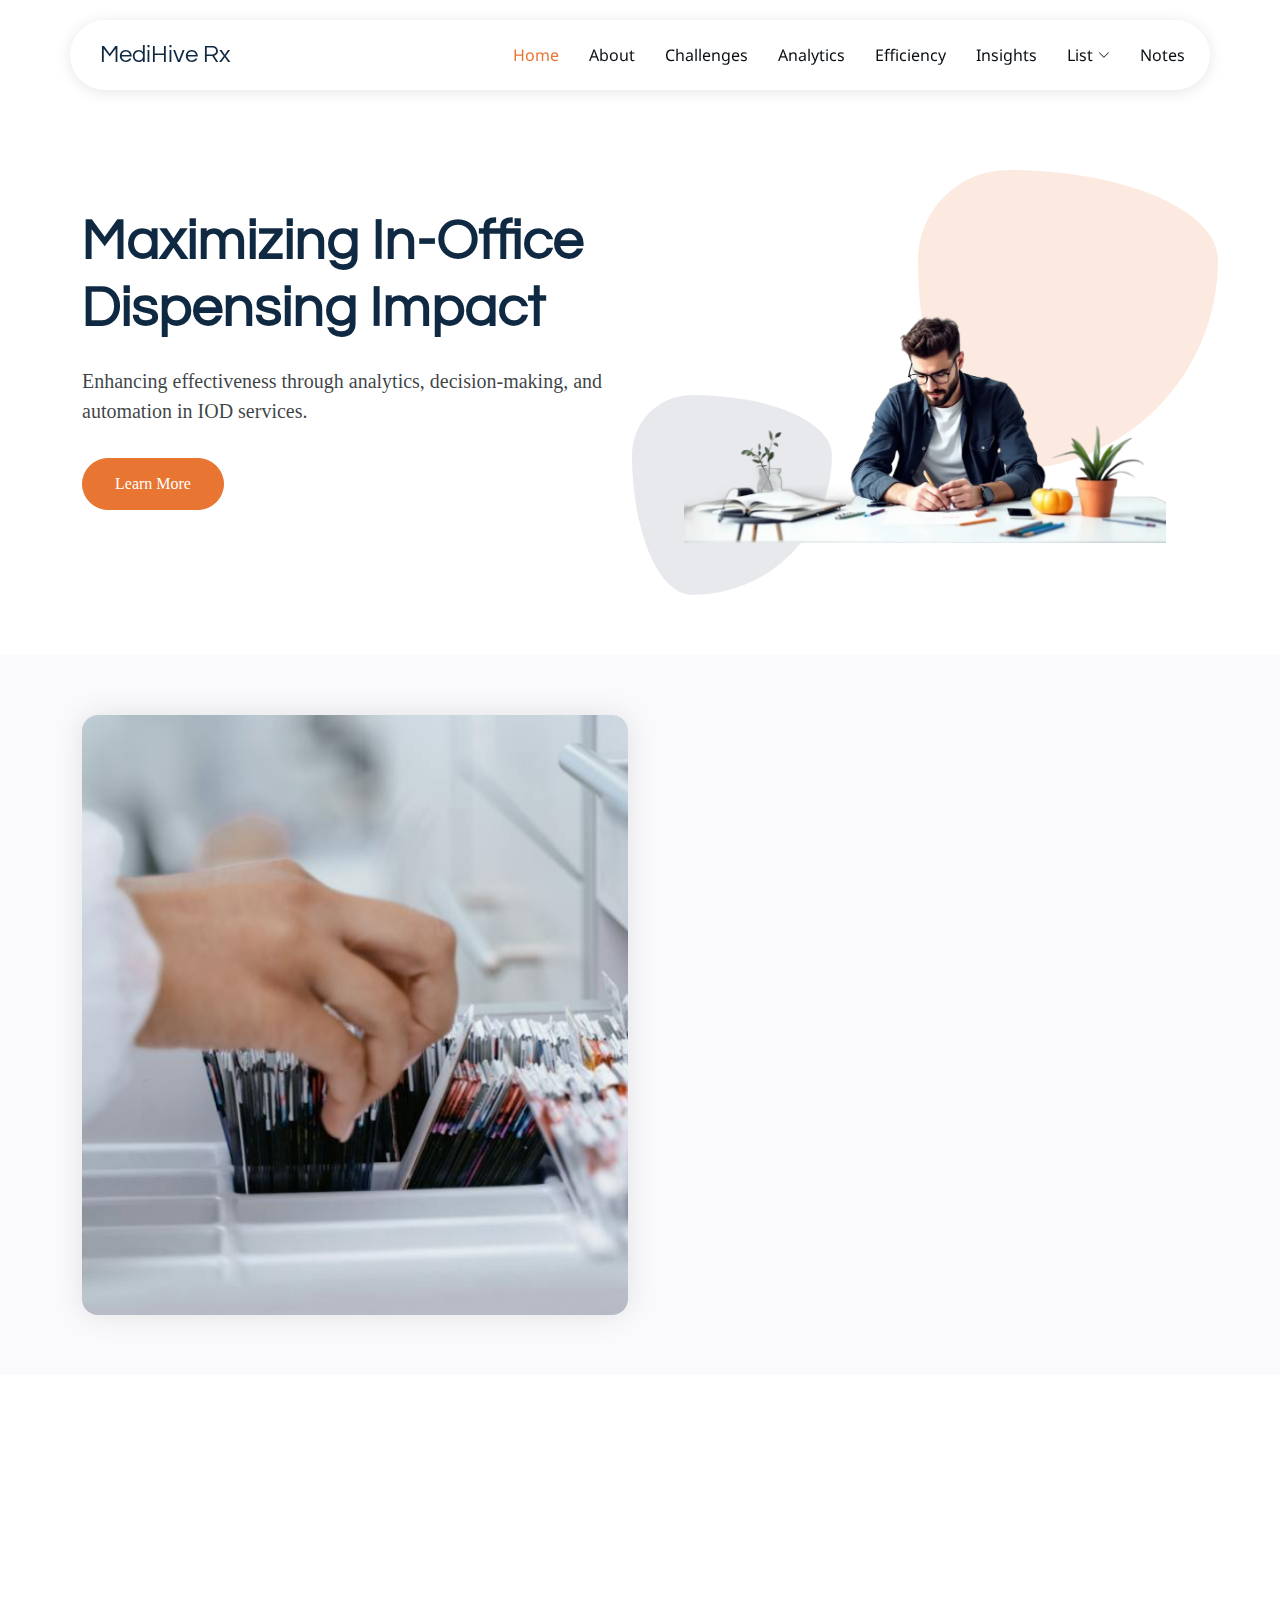
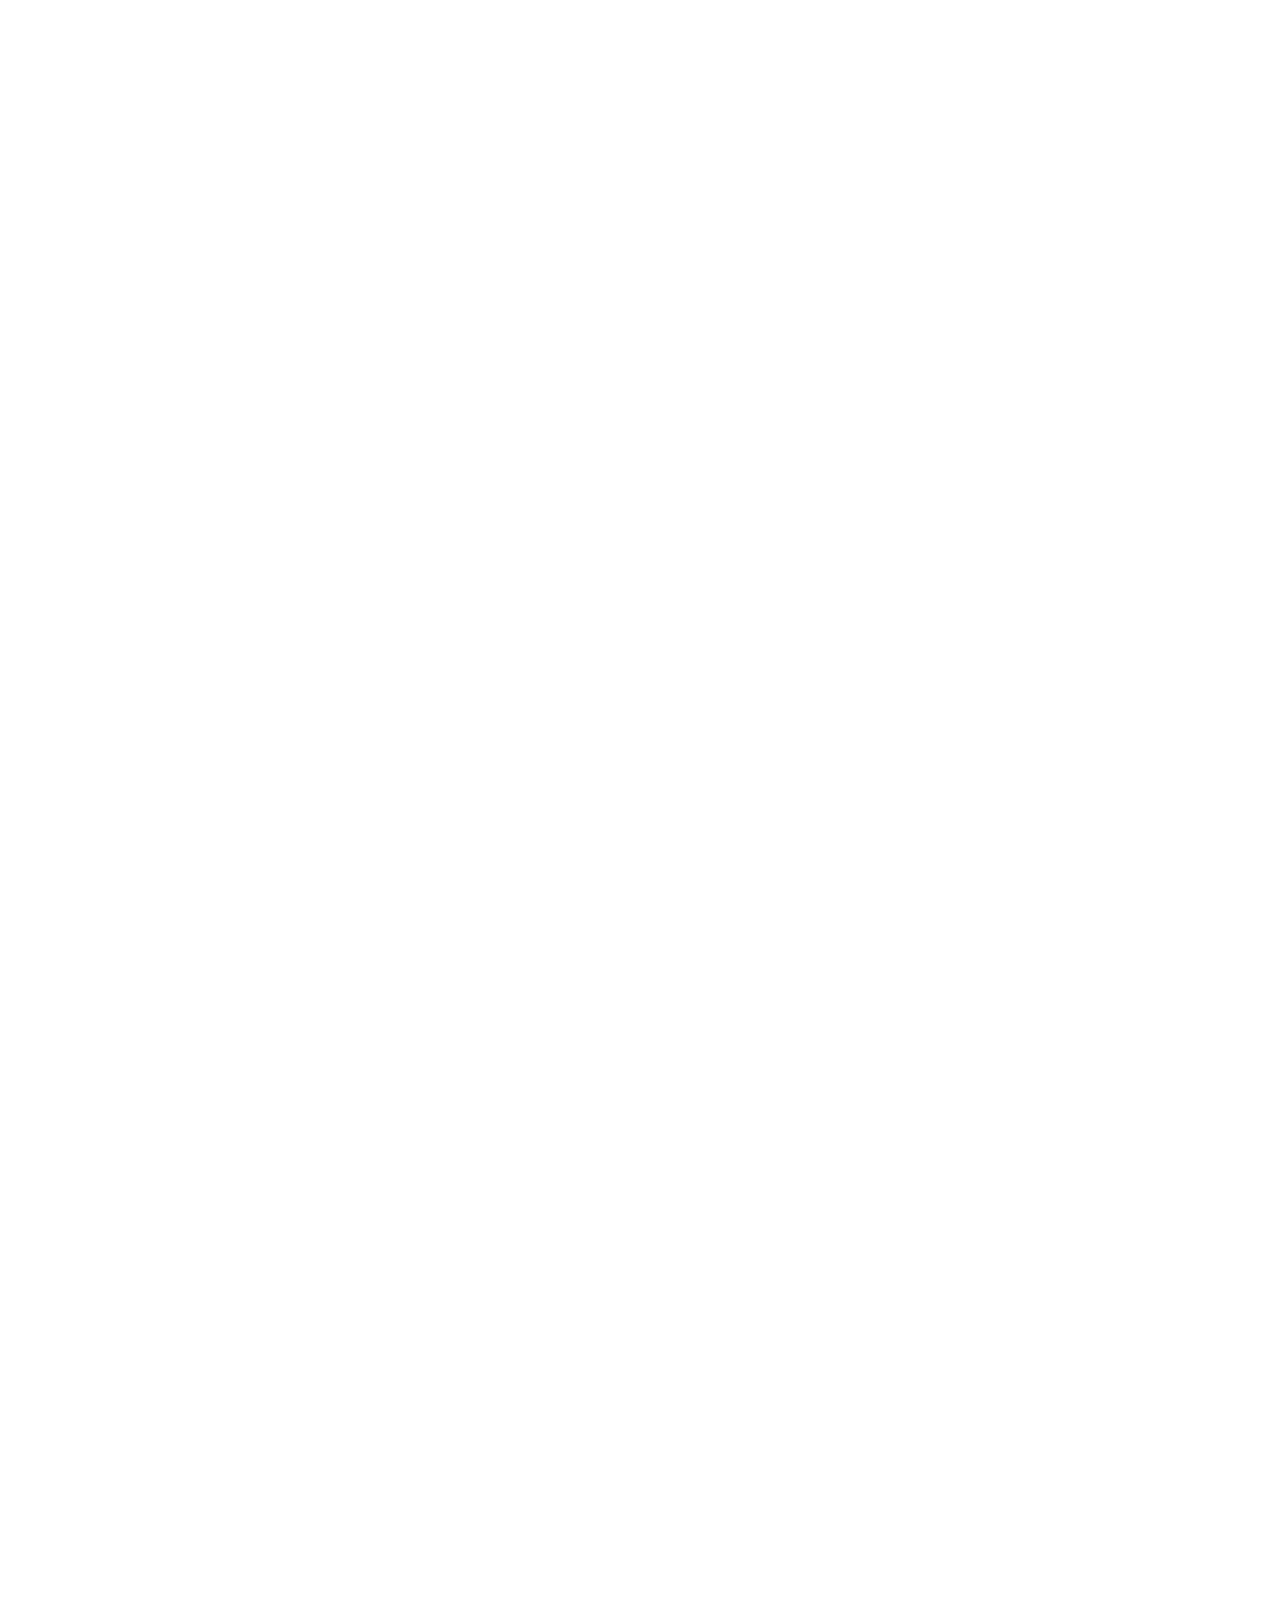
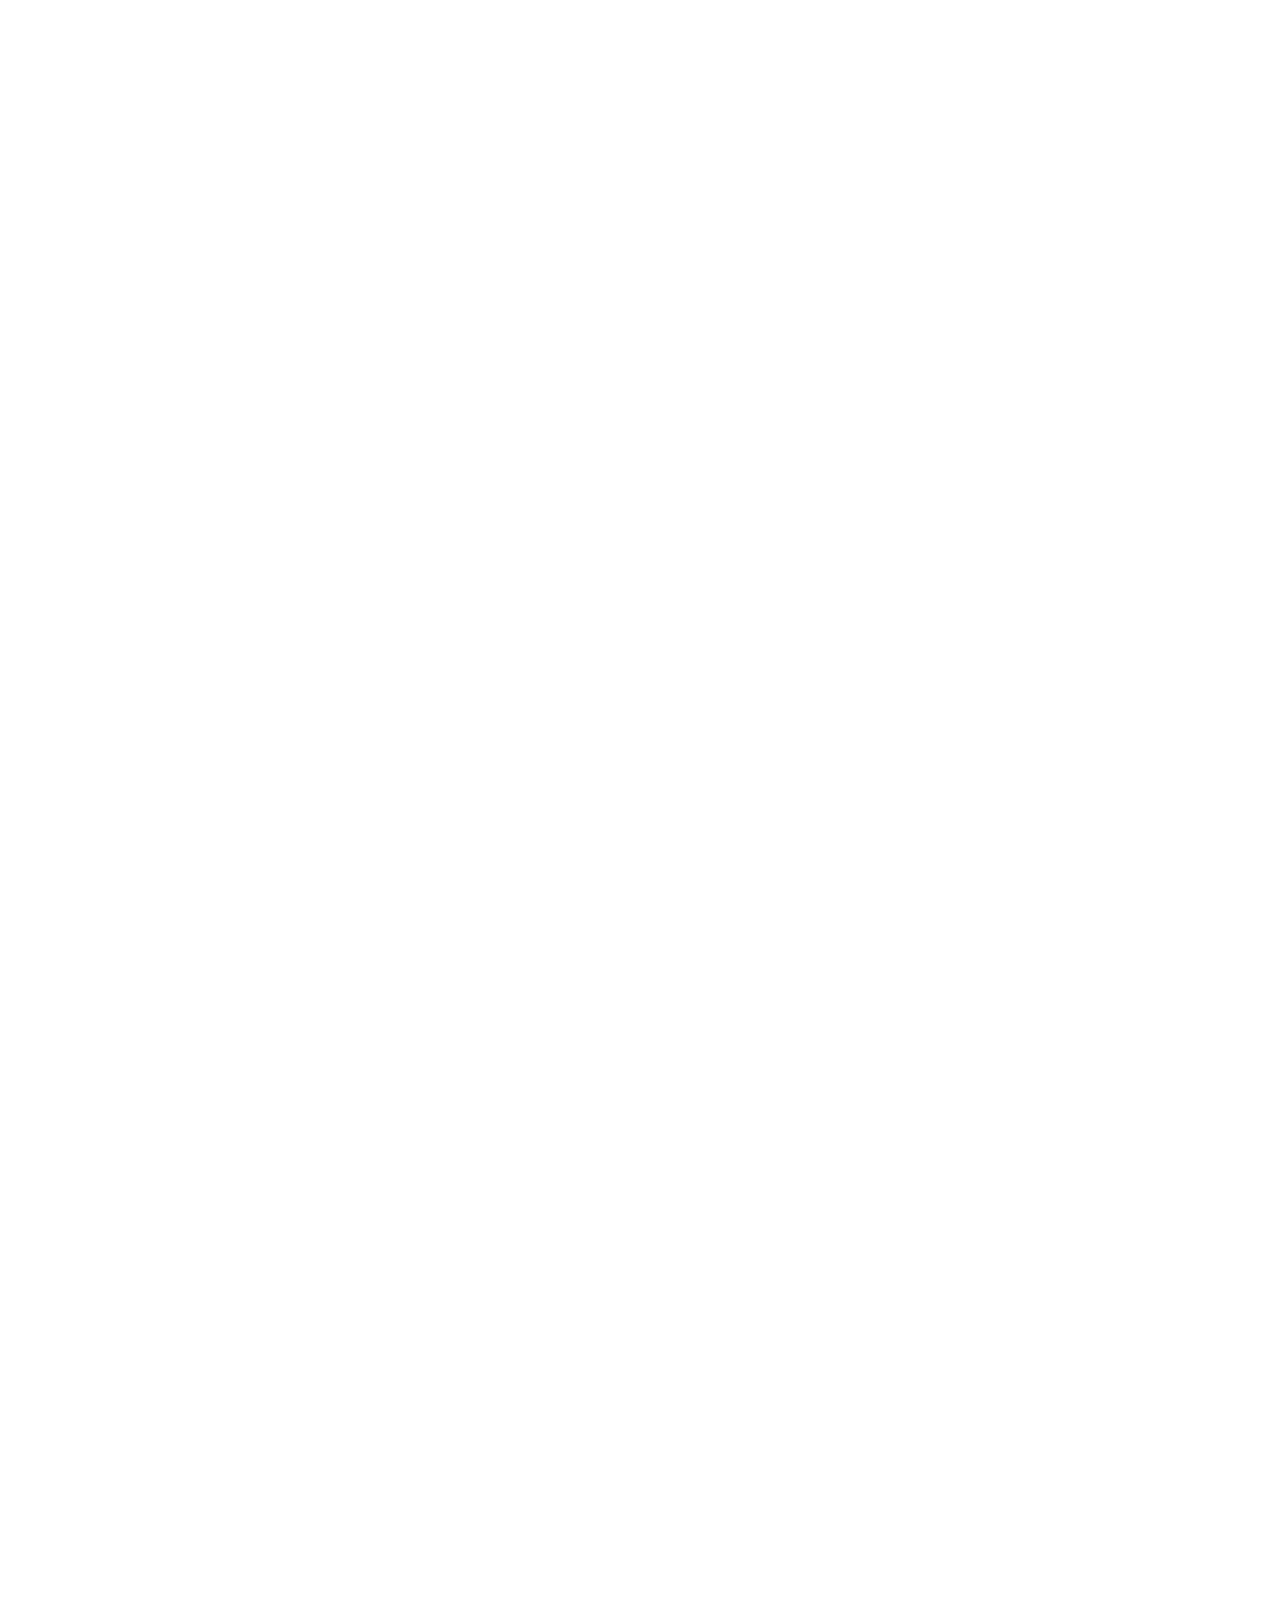
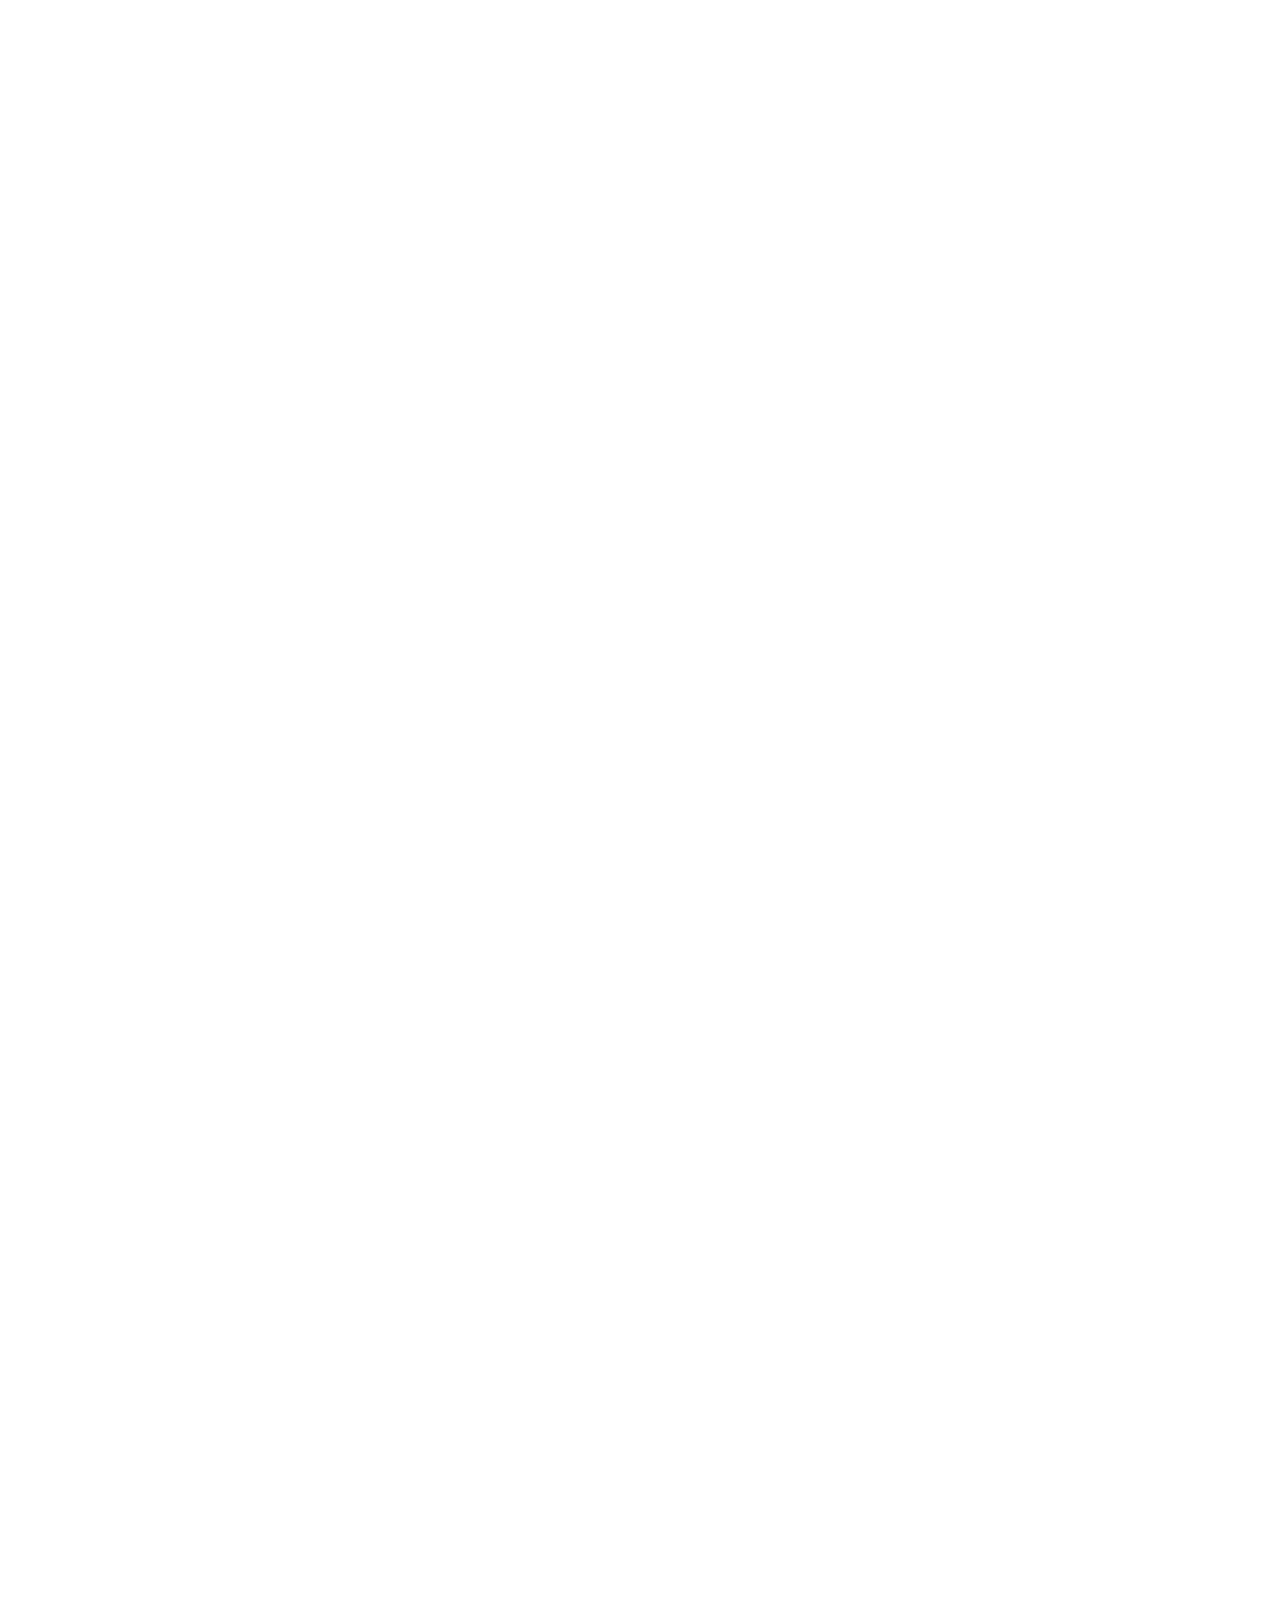
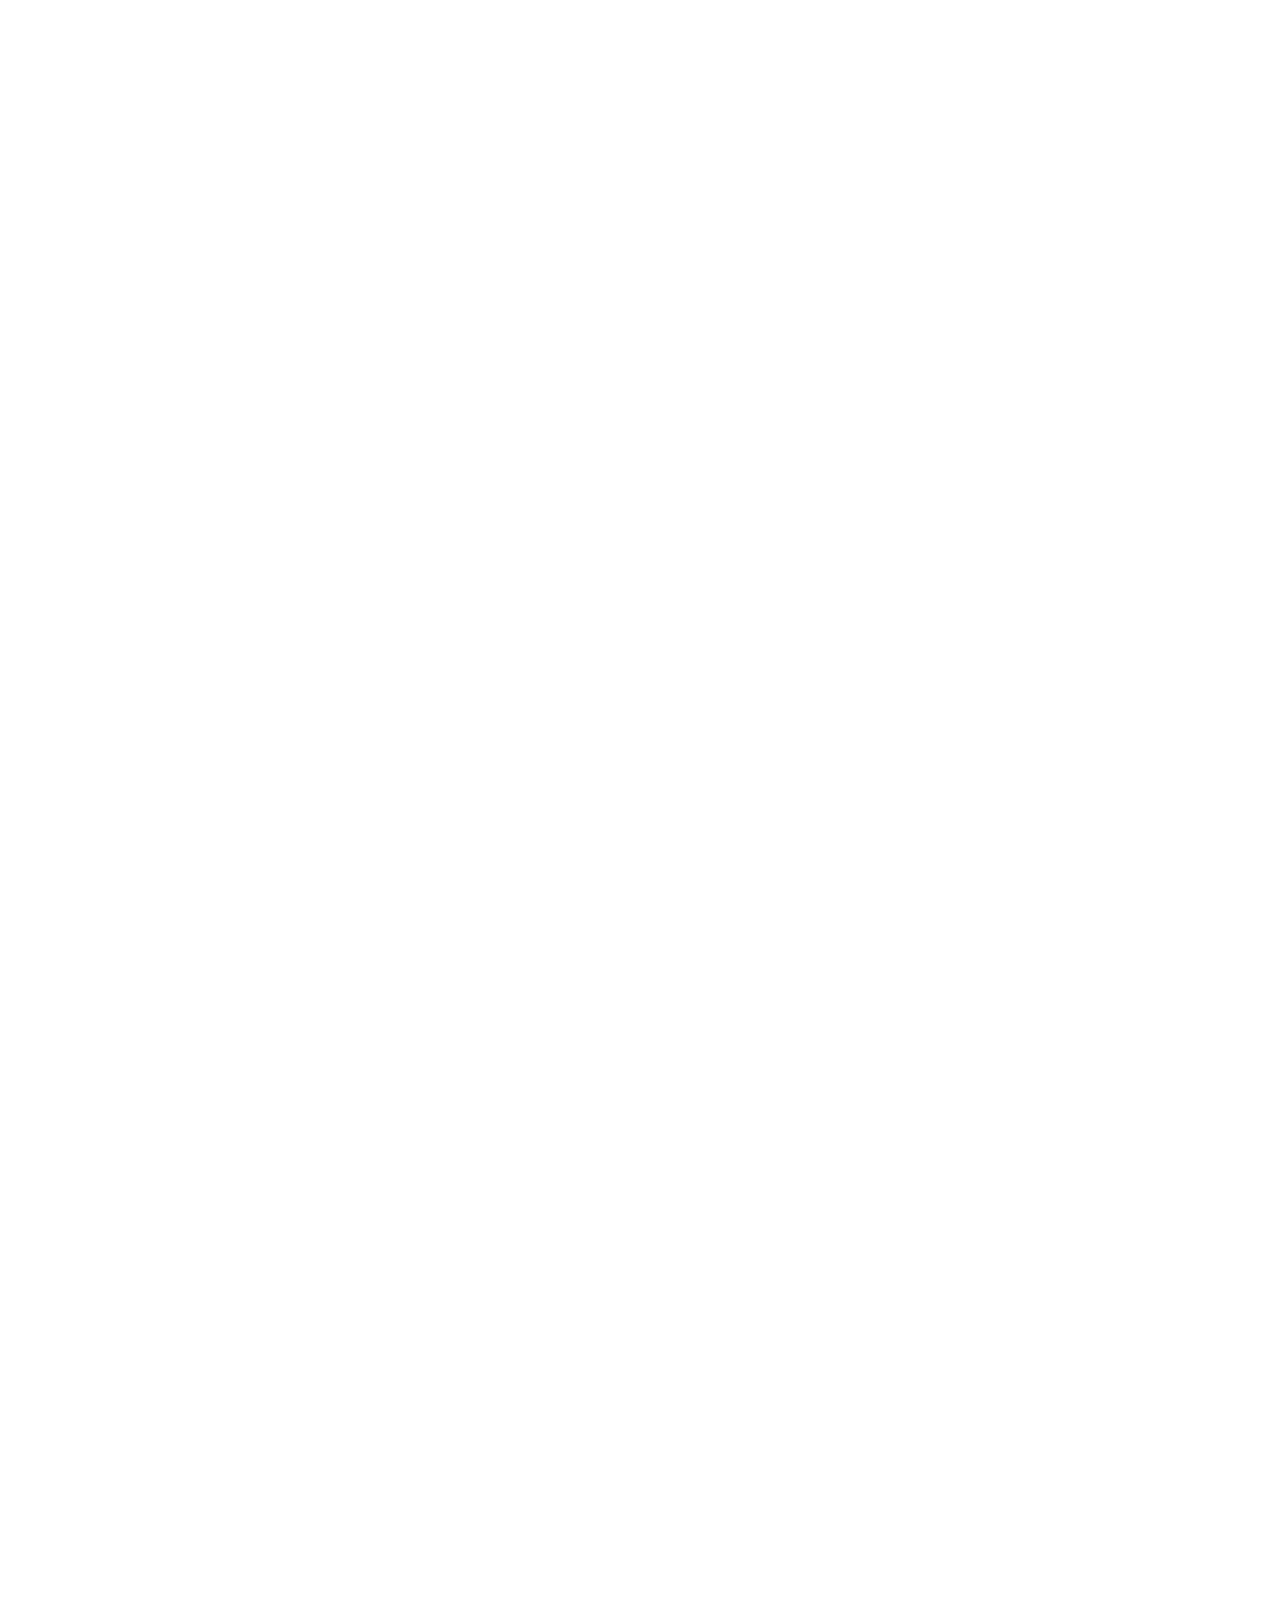
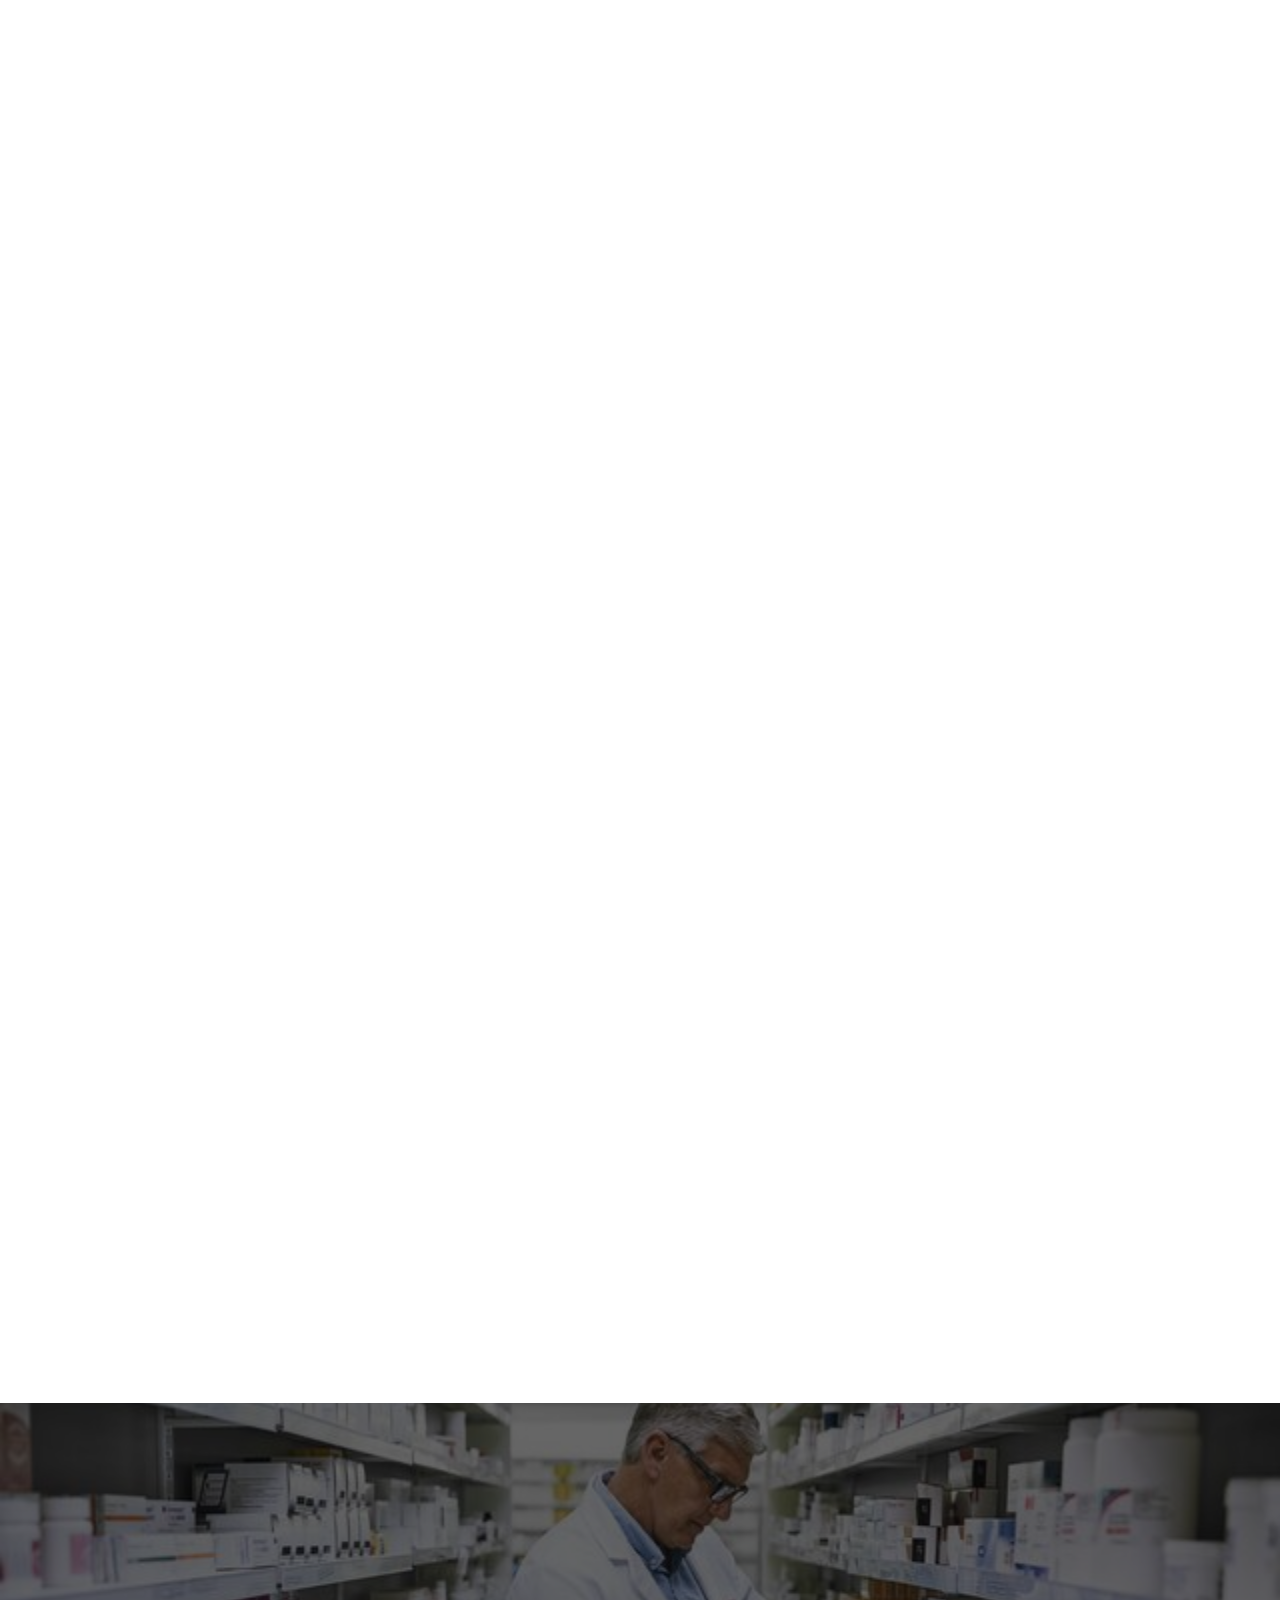
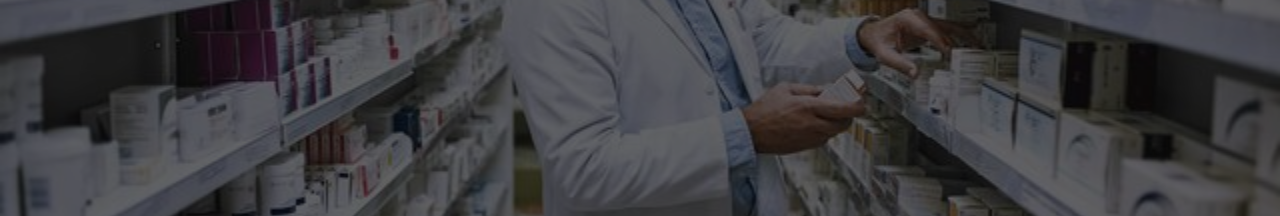
==== index.html @ 291f753b "rx" ====
<!DOCTYPE html>
<html lang="en">

<head>
  <meta charset="utf-8">
  <meta content="width=device-width, initial-scale=1.0" name="viewport">
  <title>MediHive Rx</title>
  <meta name="description" content="">
  <meta name="keywords" content="">

  <!-- Favicons -->
  <link href="assets/img/favicon.png" rel="icon">
  <link href="assets/img/apple-touch-icon.png" rel="apple-touch-icon">

  <!-- Fonts -->
  <link href="https://fonts.googleapis.com" rel="preconnect">
  <link href="https://fonts.gstatic.com" rel="preconnect" crossorigin>
  <link href="https://fonts.googleapis.com/css2?family=Roboto:ital,wght@0,100;0,300;0,400;0,500;0,700;0,900;1,100;1,300;1,400;1,500;1,700;1,900&family=Noto+Sans:ital,wght@0,100;0,200;0,300;0,400;0,500;0,600;0,700;0,800;0,900;1,100;1,200;1,300;1,400;1,500;1,600;1,700;1,800;1,900&family=Questrial:wght@400&display=swap" rel="stylesheet">

  <!-- Vendor CSS Files -->
  <link href="assets/vendor/bootstrap/css/bootstrap.min.css" rel="stylesheet">
  <link href="assets/vendor/bootstrap-icons/bootstrap-icons.css" rel="stylesheet">
  <link href="assets/vendor/aos/aos.css" rel="stylesheet">
  <link href="assets/vendor/glightbox/css/glightbox.min.css" rel="stylesheet">
  <link href="assets/vendor/swiper/swiper-bundle.min.css" rel="stylesheet">

  <!-- Main CSS File -->
  <link href="assets/css/main.css" rel="stylesheet">

</head>
<style>
  body{
    font-family: Georgia, 'Times New Roman', Times, serif;
  }
</style>
<body class="index-page">

  <header id="header" class="header d-flex align-items-center sticky-top">
    <div class="header-container container-fluid container-xl position-relative d-flex align-items-center justify-content-between">

      <a href="index.html" class="logo d-flex align-items-center me-auto me-xl-0">
        <!-- Uncomment the line below if you also wish to use an image logo -->
        <!-- <img src="assets/img/logo.webp" alt=""> -->
        <h1 class="sitename">MediHive Rx</h1>
      </a>

      <nav id="navmenu" class="navmenu">
        <ul>
          <li><a href="#hero" class="active">Home</a></li>
          <li><a href="#resume">About</a></li>
          <li><a href="#Challenges">Challenges</a></li>
          <li><a href="#automation-analytics">Analytics</a></li>

          <li><a href="#effortless-dispensing">Efficiency</a></li>
          <li><a href="#data-driven-decisions">Insights </a></li>
          <li class="dropdown"><a href="#"><span>List</span> <i class="bi bi-chevron-down toggle-dropdown"></i></a>
            <ul>
              <li><a href="#in-office-dispensing">Why choose us</a></li>

              <li>
                
                <a href="#gpo-automation-impact">GPO Pricing & System Analytics
              </a></li>
           
              <li><a href="#tailored-technology">tailored-technology</a></li>
            </ul>
          </li>
          <li><a href="#final-notes">Notes</a></li>

          
        </ul>
        <i class="mobile-nav-toggle d-xl-none bi bi-list"></i>
      </nav>
<!--
      <div class="header-social-links">
        <a href="#" class="twitter"><i class="bi bi-twitter-x"></i></a>
        <a href="#" class="facebook"><i class="bi bi-facebook"></i></a>
        <a href="#" class="instagram"><i class="bi bi-instagram"></i></a>
        <a href="#" class="linkedin"><i class="bi bi-linkedin"></i></a>
      </div>
    -->
    </div>
  </header>

  <main class="main">

    <!-- Hero Section -->
    <section id="hero" class="hero section">

      <div class="container" data-aos="fade-up" data-aos-delay="100">

        <div class="row align-items-center content">
          <div class="col-lg-6" data-aos="fade-up" data-aos-delay="200">
            <h2>Maximizing In-Office Dispensing Impact</h2>
            <p class="lead">Enhancing effectiveness through analytics, decision-making, and automation in IOD
              services.</p>
            <div class="cta-buttons" data-aos="fade-up" data-aos-delay="300">
              <a href="#portfolio" class="btn btn-primary">Learn More</a>
            </div>
            <!--
            <div class="hero-stats" data-aos="fade-up" data-aos-delay="400">
              <div class="stat-item">
                <span class="stat-number">5+</span>
                <span class="stat-label">Years Experience</span>
              </div>
              <div class="stat-item">
                <span class="stat-number">100+</span>
                <span class="stat-label">Projects Completed</span>
              </div>
              <div class="stat-item">
                <span class="stat-number">50+</span>
                <span class="stat-label">Happy Clients</span>
              </div>
            </div>
          -->
          </div>
          <div class="col-lg-6">
            <div class="hero-image">
              <img src="assets/img/profile/profile-1.webp" alt="Portfolio Hero Image" class="img-fluid" data-aos="zoom-out" data-aos-delay="300">
              <div class="shape-1"></div>
              <div class="shape-2"></div>
            </div>
          </div>
        </div>

      </div>

    </section><!-- /Hero Section -->

    <!-- About Section -->
    <section id="about" class="about section light-background">

    
      <div class="container" data-aos="fade-up" data-aos-delay="100">

        <div class="row align-items-center">
          <div class="col-lg-6 position-relative" data-aos="fade-right" data-aos-delay="200">
            <div class="about-image">
              <img src="assets/img/beyond.png" alt="Profile Image" style="
              object-fit: cover;
              image-rendering: crisp-edges;
              image-rendering: -webkit-optimize-contrast; height: 600px; width: 600px;" class="img-fluid rounded-4">
            </div>
          </div>

          <div class="col-lg-6" data-aos="fade-left" data-aos-delay="300">
            <div class="about-content">
              <span class="subtitle">IN-OFFICE SOLUTIONS</span>

              <h2>Beyond Dispensing: A Smarter
                Approach  </h2>

              <p class="lead mb-4">Introducing our expertise in optimizing in-office medication management through
                automation and real-time analytics.</p>

              
            </div>
          </div>
        </div>

      </div>

    </section><!-- /About Section -->

    
        <!-- features Section -->
        <section id="resume" class="resume section">

          <!-- Section Title -->
          <div class="container section-title" data-aos="fade-up">
            <h2>Revolutionizing In-Office Dispensing</h2>
            <div class="title-shape">
              <svg viewBox="0 0 200 20" xmlns="http://www.w3.org/2000/svg">
                <path d="M 0,10 C 40,0 60,20 100,10 C 140,0 160,20 200,10" fill="none" stroke="currentColor" stroke-width="2"></path>
              </svg>
            </div>  <p class="lead">Presentation Outline with Emphasis on 
              Analytics and Dynamic Decision-Making</p>
          </div><!-- End Section Title -->
    
          <div class="container" data-aos="fade-up" data-aos-delay="100">
    
            <div class="row">
              <div class="col-12">
                <div class="resume-wrapper">
                  <div class="resume-block" data-aos="fade-up">
                    <!--
                    <h2>Revolutionizing In-Office Dispensing</h2>
                    <p class="lead">Presentation Outline with Emphasis on 
                      Analytics and Dynamic Decision-Making</p>
                    -->
                    <div class="timeline">
                      <div class="timeline-item" data-aos="fade-up" data-aos-delay="200">
                        <div class="timeline-left">
                          <h4 class="company">Introduction to In-Office Dispensing</h4>
                        </div>
                        <div class="timeline-dot"></div>
                        <div class="timeline-right">
                          <p class="description">An overview of In-Office Dispensing (IOD), its purpose, and how it fits into modern healthcare practices. Discussing the evolution of dispensing methods and the growing trend of IOD in various medical settings.</p>
                        </div>
                      </div>
    
                      <div class="timeline-item" data-aos="fade-up" data-aos-delay="300">
                        <div class="timeline-left">
                          <h4 class="company">Benefits of IOD</h4>
                        </div>
                        <div class="timeline-dot"></div>
                        <div class="timeline-right">
                          <p class="description">Key advantages of implementing IOD systems, including improved patient satisfaction, increased efficiency, and enhanced medication adherence. Featuring statistics and case studies demonstrating the positive impact of IOD.</p>
                        </div>
                      </div>
    
                      <div class="timeline-item" data-aos="fade-up" data-aos-delay="400">
                        <div class="timeline-left">
                          <h4 class="company">Role of Automation</h4>
                        </div>
                        <div class="timeline-dot"></div>
                        <div class="timeline-right">
                          <p class="description">Exploring how automated dispensing systems streamline workflows, reduce human error, and improve overall patient experience.</p>
                        </div>
                      </div>
    
                      <div class="timeline-item" data-aos="fade-up" data-aos-delay="500">
                        <div class="timeline-left">
                          <h4 class="company">Importance of Analytics</h4>
                        </div>
                        <div class="timeline-dot"></div>
                        <div class="timeline-right">
                          <p class="description">How analytics optimize IOD services, covering data collection, analysis, and actionable insights to enhance service delivery.</p>
                        </div>
                      </div>
    
                      <div class="timeline-item" data-aos="fade-up" data-aos-delay="600">
                        <div class="timeline-left">
                          <h4 class="company">Dynamic Decision-Making Strategies</h4>
                        </div>
                        <div class="timeline-dot"></div>
                        <div class="timeline-right">
                          <p class="description">Examining strategies for real-time data-driven decision-making, improving inventory management, and enhancing patient care.</p>
                        </div>
                      </div>
    
                      <div class="timeline-item" data-aos="fade-up" data-aos-delay="700">
                        <div class="timeline-left">
                          <h4 class="company">Conclusion</h4>
                        </div>
                        <div class="timeline-dot"></div>
                        <div class="timeline-right">
                          <p class="description">Summarizing key discussion points, reiterating the transformative potential of IOD with analytics and automation, and outlining next steps for implementation.</p>
                        </div>
                      </div>
                    </div>
                  </div>
                </div>
              </div>
            </div>
    
          </div>
    
        </section><!-- /Resume Section -->
    
   
        <!-- Services Section -->
        <section id="Challenges" class="services section">

          <!-- Section Title -->
          <div class="container section-title" data-aos="fade-up">
            <h2>Why Traditional Dispensing Models Fail
            </h2>
            <div class="title-shape">
              <svg viewBox="0 0 200 20" xmlns="http://www.w3.org/2000/svg">
                <path d="M 0,10 C 40,0 60,20 100,10 C 140,0 160,20 200,10" fill="none" stroke="currentColor" stroke-width="2"></path>
              </svg>
            </div>
            <p>Exploring Major Pain Points in In-Office Dispensing
            </p>
          </div><!-- End Section Title -->
    
          <div class="container" data-aos="fade-up" data-aos-delay="100">
            <div class="row g-4">
    
              <div class="col-md-6" data-aos="fade-up" data-aos-delay="200">
                <div class="service-item">
                  <i class="bi bi-cash-coin icon"></i>
                  <h2>30% Revenue Loss</h2>
                  <p>Practices experience an average of 30% revenue loss due to unpredictable drug pricing, highlighting the need for adaptive pricing strategies.</p>
                </div>
              </div><!-- End Service Item -->
    
              <div class="col-md-6" data-aos="fade-up" data-aos-delay="300">
                <div class="service-item">
                  <i class="bi bi-percent icon"></i>
                  <h2>40% of Practices</h2>
                  <p>Reimbursement complexities affect profitability. 40% of healthcare practices struggle to navigate the differences between Part B and Part D reimbursements.</p>
                </div>
              </div><!-- End Service Item -->
    
              <div class="col-md-6" data-aos="fade-up" data-aos-delay="400">
                <div class="service-item">
                  <i class="bi bi-emoji-frown icon"></i>
                  <h2>25% Increase in Patient Dissatisfaction</h2>
                  <p>Operational inefficiencies lead to poor patient experiences. Manual workflows contribute significantly to dissatisfaction.</p>
                </div>
              </div><!-- End Service Item -->
    
              <div class="col-md-6" data-aos="fade-up" data-aos-delay="500">
                <div class="service-item">
                  <i class="bi bi-bar-chart icon"></i>
                  <h2>50% Lack of Business Intelligence Tools</h2>
                  <p>Limited insights hinder strategic planning. Half of healthcare practices do not utilize business intelligence tools, missing opportunities for cost reduction and better patient care.</p>
                </div>
              </div><!-- End Service Item -->
    
              <div class="col-md-6" data-aos="fade-up" data-aos-delay="600">
                <div class="service-item">
                  <i class="bi bi-people icon"></i>
                  <h2>15% Drop in Patient Retention</h2>
                  <p>Operational inefficiencies directly impact retention. Practices linked to this drop indicate the need for improved service delivery.</p>
                </div>
              </div><!-- End Service Item -->
    
            </div>
          </div>
    
        </section><!-- /Services Section -->
    

    <!-- Automation & Analytics Section --
    <section id="automation-analytics" class="automation-analytics section">
      <div class="container section-title" data-aos="fade-up">
        <h2>Revolutionizing Dispensing with Automation & Analytics</h2>
        <p>Transforming Pharmacy Practices with Cutting-Edge Technology</p>
      </div>
      
      <div class="container" data-aos="fade-up" data-aos-delay="100">
        <div class="row g-4">
          
          <div class="col-md-6 d-flex align-items-stretch" data-aos="zoom-in" data-aos-delay="200">
            <div class="service-item card shadow-lg text-center p-4 d-flex flex-column">
              <i class="bi bi-graph-up icon text-primary display-4 mb-3"></i>
              <h3>Real-Time Dynamic Cost Analysis</h3>
              <p class="flex-grow-1">Track acquisition costs and reimbursement trends instantly, making data-driven financial decisions effortlessly.</p>
              <a href="#" class="btn btn-outline-primary mt-auto">Learn More</a>
            </div>
          </div>
          
          <div class="col-md-6 d-flex align-items-stretch" data-aos="zoom-in" data-aos-delay="300">
            <div class="service-item card shadow-lg text-center p-4 d-flex flex-column">
              <i class="bi bi-currency-dollar icon text-success display-4 mb-3"></i>
              <h3>Maximized Profitability with AI Optimization</h3>
              <p class="flex-grow-1">Leverage AI insights to optimize financial decisions, ensuring maximum profitability with minimal effort.</p>
              <a href="#" class="btn btn-outline-success mt-auto">Optimize Now</a>
            </div>
          </div>
          
          <div class="col-md-6 d-flex align-items-stretch" data-aos="zoom-in" data-aos-delay="400">
            <div class="service-item card shadow-lg text-center p-4 d-flex flex-column">
              <i class="bi bi-shuffle icon text-warning display-4 mb-3"></i>
              <h3>Smart Alternative Optimization</h3>
              <p class="flex-grow-1">Discover biosimilars, generics, and alternative therapies that enhance cost-efficiency and clinical outcomes.</p>
              <a href="#" class="btn btn-outline-warning mt-auto">Discover Alternatives</a>
            </div>
          </div>
          
          <div class="col-md-6 d-flex align-items-stretch" data-aos="zoom-in" data-aos-delay="500">
            <div class="service-item card shadow-lg text-center p-4 d-flex flex-column">
              <i class="bi bi-gear icon text-danger display-4 mb-3"></i>
              <h3>Effortless Automated Workflows</h3>
              <p class="flex-grow-1">Reduce administrative tasks, ensure compliance, and boost efficiency with smart automation.</p>
              <a href="#" class="btn btn-outline-danger mt-auto">Automate Your Workflow</a>
            </div>
          </div>
          
        </div>
      </div>
    </section>
    !-- /Automation & Analytics Section -->

        <!-- Automation & Analytics Section -->
        <section id="automation-analytics" class="automation-analytics section">
          <div class="container section-title" data-aos="fade-up">
            <h2>Revolutionizing Dispensing with Automation & Analytics</h2>
            <p>Transforming Pharmacy Practices with Cutting-Edge Technology</p>
          </div><!-- End Section Title -->
          
          <div class="container" data-aos="fade-up" data-aos-delay="100">
            <div class="row g-4">
              
              <div class="col-md-6 d-flex align-items-stretch" data-aos="zoom-in" data-aos-delay="200">
                <div class="service-item card shadow-lg text-center p-3 d-flex flex-column reduced-height">
                  <i class="bi bi-graph-up icon text-primary display-5 mb-2"></i>
                  <h4>Real-Time Dynamic Cost Analysis</h4>
                  <p>Track acquisition costs and reimbursement trends instantly, making data-driven financial decisions effortlessly.</p>
                </div>
              </div><!-- End Service Item -->
              
              <div class="col-md-6 d-flex align-items-stretch" data-aos="zoom-in" data-aos-delay="300">
                <div class="service-item card shadow-lg text-center p-3 d-flex flex-column reduced-height">
                  <i class="bi bi-currency-dollar icon text-success display-5 mb-2"></i>
                  <h4>Maximized Profitability with AI Optimization</h4>
                  <p>Leverage AI insights to optimize financial decisions, ensuring maximum profitability with minimal effort.</p>
                </div>
              </div><!-- End Service Item -->
              
              <div class="col-md-6 d-flex align-items-stretch" data-aos="zoom-in" data-aos-delay="400">
                <div class="service-item card shadow-lg text-center p-3 d-flex flex-column reduced-height">
                  <i class="bi bi-shuffle icon text-warning display-5 mb-2"></i>
                  <h4>Smart Alternative Optimization</h4>
                  <p>Discover biosimilars, generics, and alternative therapies that enhance cost-efficiency and clinical outcomes.</p>
                </div>
              </div><!-- End Service Item -->
              
              <div class="col-md-6 d-flex align-items-stretch" data-aos="zoom-in" data-aos-delay="500">
                <div class="service-item card shadow-lg text-center p-3 d-flex flex-column reduced-height">
                  <i class="bi bi-gear icon text-danger display-5 mb-2"></i>
                  <h4>Effortless Automated Workflows</h4>
                  <p>Reduce administrative tasks, ensure compliance, and boost efficiency with smart automation.</p>
                </div>
              </div><!-- End Service Item -->
              
            </div>
          </div>
        </section><!-- /Automation & Analytics Section -->
        
        <style>
          .reduced-height {
            min-height: 30px;
          }
          .service-item {
            border-radius: 10px;
          }
          .display-5 {
            font-size: 2rem;
          }
        </style>
    

         <!-- Effortless Dispensing Section -->
    <section id="effortless-dispensing" class="effortless-dispensing section">
      <div class="container section-title" data-aos="fade-up">
        <h2 class="text-center">Effortless Dispensing Through Technology</h2>
        <p class="text-center">Transforming Practices with Innovative Solutions</p>
      </div><!-- End Section Title -->
      
      <div class="container" data-aos="fade-up" data-aos-delay="100">
        <div class="row g-4">
          
          <div class="col-md-6 col-lg-3 d-flex align-items-stretch">
            <div class="step-box text-center shadow-lg p-4 rounded">
              <div class="step-number">01</div>
              <h4>Automated Billing & Claims Processing</h4>
              <p>Reduce denials, accelerate reimbursements, and maintain a steady cash flow by minimizing human error in billing automation.</p>
            </div>
          </div>
          
          <div class="col-md-6 col-lg-3 d-flex align-items-stretch">
            <div class="step-box text-center shadow-lg p-4 rounded">
              <div class="step-number">02</div>
              <h4>AI-Powered Drug Pricing Analysis</h4>
              <p>Utilizing AI, this tool identifies price fluctuations and reimbursement opportunities to optimize pricing strategies and maximize profitability.</p>
            </div>
          </div>
          
          <div class="col-md-6 col-lg-3 d-flex align-items-stretch">
            <div class="step-box text-center shadow-lg p-4 rounded">
              <div class="step-number">03</div>
              <h4>Seamless Integration with EMRs</h4>
              <p>Integration with EMRs reduces administrative workload, ensures compliance, and enhances operational efficiency.</p>
            </div>
          </div>
          
          <div class="col-md-6 col-lg-3 d-flex align-items-stretch">
            <div class="step-box text-center shadow-lg p-4 rounded">
              <div class="step-number">04</div>
              <h4>Customizable Workflows</h4>
              <p>Adapt workflows to fit the unique needs of your practice, improving flexibility and operational efficiency.</p>
            </div>
          </div>
          
        </div>
      </div>
    </section><!-- /Effortless Dispensing Section -->

    <style>
      .step-box {
        background: #f8f9fa;
        border-radius: 10px;
        transition: transform 0.3s ease-in-out;
      }
      .step-box:hover {
        transform: translateY(-5px);
        box-shadow: 0 4px 10px rgba(0, 0, 0, 0.2);
      }
      .step-number {
        font-size: 2rem;
        font-weight: bold;
        color: #007bff;
        margin-bottom: 10px;
      }
    </style>



    <!-- Data-Driven Decisions Section -->
    <section id="data-driven-decisions" class="data-driven-decisions section">
      <div class="container section-title text-center" data-aos="fade-up">
        <h2>Making Data-Driven Decisions for Maximum Profitability</h2>
        <p>Harnessing Advanced Analytics for Enhanced Business Strategy</p>
      </div><!-- End Section Title -->
      
      <div class="container" data-aos="fade-up" data-aos-delay="100">
        <div class="row g-4">
          
          <div class="col-md-6 col-lg-3 d-flex align-items-stretch">
            <div class="info-box text-center shadow-lg p-4 rounded bg-light">
              <h4 class="info-title text-primary">Accuracy in Profitability Forecasting</h4>
              <p class="text-muted hover-enlarge">Our analytics tools provide a <strong>95% accuracy rate</strong> in profitability forecasting, enabling strategic planning and resource allocation.</p>
            </div>
          </div>
          
          <div class="col-md-6 col-lg-3 d-flex align-items-stretch">
            <div class="info-box text-center shadow-lg p-4 rounded bg-light">
              <h4 class="info-title text-warning">Millions in Cost Savings Identified</h4>
              <p class="text-muted hover-enlarge">Through <strong>real-time cost tracking</strong>, we identified millions in potential savings, allowing for reinvestment in key business areas.</p>
            </div>
          </div>
          
          <div class="col-md-6 col-lg-3 d-flex align-items-stretch">
            <div class="info-box text-center shadow-lg p-4 rounded bg-light">
              <h4 class="info-title text-orange">Increase in Reimbursement Rates</h4>
              <p class="text-muted hover-enlarge">With our <strong>reimbursement tracking system</strong>, we achieved a 20% increase in reimbursement rates, enhancing overall profitability.</p>
            </div>
          </div>
          
          <div class="col-md-6 col-lg-3 d-flex align-items-stretch">
            <div class="info-box text-center shadow-lg p-4 rounded bg-light">
              <h4 class="info-title text-success">Alternative Drug Recommendations</h4>
              <p class="text-muted hover-enlarge">Our <strong>custom reports</strong> generate alternative drug recommendations, including biosimilars and generics, promoting competitive market positioning.</p>
            </div>
          </div>
          
          <div class="col-md-6 col-lg-3 d-flex align-items-stretch mx-auto">
            <div class="info-box text-center shadow-lg p-4 rounded bg-light">
              <h4 class="info-title text-secondary">Custom Reports Generation</h4>
              <p class="text-muted hover-enlarge">We produce <strong>tailored reports</strong> to adjust business strategy, fostering agile decision-making and enhanced profitability.</p>
            </div>
          </div>
          
        </div>
      </div>
    </section><!-- /Data-Driven Decisions Section -->

    <style>
      .info-box {
        background: #ffffff;
        border-radius: 12px;
        transition: transform 0.3s ease-in-out, box-shadow 0.3s ease-in-out;
      }
      .info-box:hover {
        transform: translateY(-8px);
        box-shadow: 0 6px 15px rgba(0, 0, 0, 0.15);
      }
      .info-title {
        font-weight: bold;
        border-bottom: 3px solid currentColor;
        display: inline-block;
        padding-bottom: 8px;
        margin-bottom: 12px;
        font-size: 1.2rem;
      }
      .text-primary { color: #007bff; }
      .text-warning { color: #ff9900; }
      .text-orange { color: #ff6600; }
      .text-success { color: #28a745; }
      .text-secondary { color: #6c757d; }
      .text-muted { color: #6c757d; font-size: 0.95rem; transition: font-size 0.3s ease-in-out; }
      .text-muted.hover-enlarge:hover {
        font-size: 1.05rem;
      }
    </style>


   
    <!-- In-Office Dispensing Section -->
    <section id="in-office-dispensing" class="in-office-dispensing section">
      <div class="container section-title text-center" data-aos="fade-up">
        <h2>Unlock the Full Potential of In-Office Dispensing</h2>
        <p>Maximize Efficiency and Profitability in Your Practice</p>
      </div><!-- End Section Title -->
      
      <div class="container" data-aos="fade-up" data-aos-delay="100">
        <div class="row justify-content-center">
          
          <div class="col-lg-10">
            <div class="feature-list">
              
              <div class="feature-item d-flex align-items-center mb-4 p-3 shadow-sm rounded">
                <div class="feature-icon bg-primary text-white d-flex align-items-center justify-content-center me-3">01</div>
                <div>
                  <h4 class="feature-title text-primary">Why Choose Us?</h4>
                  <p class="text-muted hover-enlarge">We ensure In-Office Dispensing (IOD) remains profitable through a comprehensive intelligent support system.</p>
                </div>
              </div>
              
              <div class="feature-item d-flex align-items-center mb-4 p-3 shadow-sm rounded">
                <div class="feature-icon bg-warning text-white d-flex align-items-center justify-content-center me-3">02</div>
                <div>
                  <h4 class="feature-title text-warning">AI-driven Decision-Making Tools</h4>
                  <p class="text-muted hover-enlarge">Our advanced AI technology empowers you to make smarter prescribing choices, optimizing patient care and enhancing efficiency.</p>
                </div>
              </div>
              
              <div class="feature-item d-flex align-items-center mb-4 p-3 shadow-sm rounded">
                <div class="feature-icon bg-orange text-white d-flex align-items-center justify-content-center me-3">03</div>
                <div>
                  <h4 class="feature-title text-orange">Seamless Integration</h4>
                  <p class="text-muted hover-enlarge">We integrate seamlessly into your practice, providing solutions that ensure compliance, automation, and operational efficiency.</p>
                </div>
              </div>
              
              <div class="feature-item d-flex align-items-center p-3 shadow-sm rounded">
                <div class="feature-icon bg-success text-white d-flex align-items-center justify-content-center me-3">04</div>
                <div>
                  <h4 class="feature-title text-success">Full Visibility into Performance Trends</h4>
                  <p class="text-muted hover-enlarge">Gain comprehensive insights into your practice's past, present, and future performance trends for informed decision-making.</p>
                </div>
              </div>
              
            </div>
          </div>
          
        </div>
      </div>
    </section><!-- /In-Office Dispensing Section -->

    <style>
      .feature-item {
        display: flex;
        background: #ffffff;
        border-radius: 10px;
        transition: transform 0.3s ease-in-out, box-shadow 0.3s ease-in-out;
      }
      .feature-item:hover {
        transform: translateY(-5px);
        box-shadow: 0 5px 12px rgba(0, 0, 0, 0.15);
      }
      .feature-icon {
        font-size: 1.5rem;
        font-weight: bold;
        width: 50px;
        height: 50px;
        border-radius: 50%;
      }
      .feature-title {
        font-weight: bold;
        margin-bottom: 5px;
      }
      .text-primary { color: #007bff; }
      .text-warning { color: #ff9900; }
      .text-orange { color: #ff6600; }
      .text-success { color: #28a745; }
      .text-muted { color: #6c757d; font-size: 0.95rem; transition: font-size 0.3s ease-in-out; }
      .text-muted.hover-enlarge:hover {
        font-size: 1.05rem;
      }


      .bg-orange {
  background-color: #ff6600 !important; /* Define a vibrant orange color */
}

    </style>

   



    <!-- GPO & Automation Impact Section -->
    <section id="gpo-automation-impact" class="gpo-automation-impact section">
      <div class="container section-title text-center" data-aos="fade-up">
        <h2>GPO Pricing, Wholesaler Optimization & System Analytics</h2>
        <p>Optimizing pricing strategies and leveraging automation for better financial outcomes.</p>
      </div><!-- End Section Title -->
      
      <div class="container" data-aos="fade-up" data-aos-delay="100">
        <div class="row align-items-center mb-5">
          
          <div class="col-lg-6">
            <div class="info-content p-4 shadow-lg rounded bg-light">
              <h3 class="text-primary">Potential Margin Improvement</h3>
              <p class="text-muted">Working with GPOs and wholesalers can significantly improve pricing strategies and enhance profit margins. Data-driven decisions lead to more cost-effective procurement.</p>
            </div>
          </div>
          
          <div class="col-lg-6">
            <div class="chart-container p-3 shadow-lg rounded bg-white">
              <img src="assets/img/GPO.png" alt="GPO Pricing Chart" class="img-fluid rounded">
            </div>
          </div>
          
        </div>
        
        <div class="row align-items-center">
          
          <div class="col-lg-6">
            <div class="chart-container p-3 shadow-lg rounded bg-white">
              <img src="assets/img/analatic.png" alt="System Analytics Chart" class="img-fluid rounded" >
            </div>
          </div>
          
          <div class="col-lg-6">
            <div class="info-content p-4 shadow-lg rounded bg-light">
              <h3 class="text-primary">Enhancing Operational Efficiency</h3>
              <p class="text-muted">Automation has transformed business operations by improving accuracy, reducing order errors, and enhancing efficiency. Implementing automated systems leads to better resource allocation and streamlined workflows.</p>
            </div>
          </div>
          
        </div>
      </div>
    </section><!-- /GPO & Automation Impact Section -->

    <style>
      
      .info-content {
        background: #ffffff;
        border-radius: 12px;
        transition: transform 0.3s ease-in-out, box-shadow 0.3s ease-in-out;
      }
      .info-content:hover {
        transform: translateY(-5px);
        box-shadow: 0 6px 12px rgba(0, 0, 0, 0.15);
      }
      .chart-container {
        background: #ffffff;
        border-radius: 12px;
        padding: 15px;
        text-align: center;
      }
      .text-primary {
        color: #007bff;
      }
      .text-muted {
        color: #6c757d;
        font-size: 1rem;
      }
    </style>


    <!-- Tailored Technology Section -->
    <section id="tailored-technology" class="tailored-technology section">
      <div class="container section-title text-center" data-aos="fade-up">
        <h2 class="fw-bold">Tailored Technology for Optimal In-Office Solutions</h2>
        <p class="lead">Our in-house developers create fully customized solutions tailored to the unique needs of each business.</p>
      </div><!-- End Section Title -->
      
      <div class="container" data-aos="fade-up" data-aos-delay="100">
        <div class="row align-items-center">
          
          <div class="col-lg-12">
            <div class="chart-container shadow-lg rounded overflow-hidden zoom-effect">
              <img src="assets/img/database.png" alt="Database Schema" class="img-fluid rounded zoom-img clearer">
            </div>
          </div>
          
        </div>
      </div>
    </section><!-- /Tailored Technology Section -->

    <style>
      .chart-container {
        background: #ffffff;
        border-radius: 15px;
        padding: 20px;
        text-align: center;
        overflow: hidden;
      }
      .zoom-effect:hover .zoom-img {
        transform: scale(1.1);
        transition: transform 0.3s ease-in-out, filter 0.3s ease-in-out;
        filter: brightness(1.2) contrast(1.1);
      }
      .clearer:hover {
        filter: brightness(1.2) contrast(1.1);
      }
      .fw-bold { font-weight: bold; }
      .lead { font-size: 1.25rem; }
    </style>






    <!-- Final Notes Section -->
    <section id="final-notes" class="final-notes section py-5">
      <div class="container text-center" data-aos="fade-up">
        <h2 class="fw-bold display-5 mb-3">Final Notes</h2>
        <p class="lead text-secondary">Exploring the Impact of In-Office Dispensing</p>
      </div>
      
      <div class="container" data-aos="fade-up" data-aos-delay="100">
        <div class="row g-4">
          
          <div class="col-lg-6">
            <div class="info-card d-flex flex-column align-items-start shadow-lg p-4 rounded bg-white">
              <div class="icon-circle bg-primary text-white mb-3">
                <i class="bi bi-capsule-pill"></i>
              </div>
              <h3 class="info-title">Value of In-Office Dispensing</h3>
              <p class="text-muted">Allowing healthcare providers to dispense medications directly in the office enhances patient convenience and adherence, leading to better health outcomes.</p>
            </div>
          </div>
          
          <div class="col-lg-6">
            <div class="info-card d-flex flex-column align-items-start shadow-lg p-4 rounded bg-white">
              <div class="icon-circle bg-warning text-white mb-3">
                <i class="bi bi-graph-up"></i>
              </div>
              <h3 class="info-title">Unique Analytics & Automation</h3>
              <p class="text-muted">Analytics and automation tools optimize dispensing, ensuring accuracy, efficiency, and improved inventory management.</p>
            </div>
          </div>
        </div>
        
        <div class="row g-4 mt-4">
          <div class="col-lg-6">
            <div class="info-card d-flex flex-column align-items-start shadow-lg p-4 rounded bg-white">
              <div class="icon-circle bg-success text-white mb-3">
                <i class="bi bi-bar-chart-line"></i>
              </div>
              <h3 class="info-title">Real-World Success</h3>
              <p class="text-muted">Case studies highlight improved patient satisfaction and revenue growth through effective IOD implementation.</p>
            </div>
          </div>
          
          <div class="col-lg-6">
            <div class="info-card d-flex flex-column align-items-start shadow-lg p-4 rounded bg-white">
              <div class="icon-circle bg-danger text-white mb-3">
                <i class="bi bi-megaphone"></i>
              </div>
              <h3 class="info-title">Call to Action</h3>
              <p class="text-muted">Encouraging stakeholders to adopt IOD for enhanced patient care and operational efficiency.</p>
            </div>
          </div>
        </div>
      </div>
    </section><!-- /Final Notes Section -->

    <style>
      .info-card {
        background: #ffffff;
        border-radius: 15px;
        transition: transform 0.3s ease-in-out, box-shadow 0.3s ease-in-out;
        padding: 25px;
        height: 222px;
      }
      .info-card:hover {
        transform: translateY(-8px);
        box-shadow: 0 10px 20px rgba(0, 0, 0, 0.15);
      }
      .icon-circle {
        width: 50px;
        height: 50px;
        display: flex;
        align-items: center;
        justify-content: center;
        border-radius: 50%;
        font-size: 1.5rem;
      }
      .info-title {
        font-weight: bold;
        margin-bottom: 10px;
        font-size: 1.4rem;
      }
      .text-muted {
        color: #6c757d;
        font-size: 1rem;
      }
    </style>

    <!-- Final Notes Section -->
    <section id="final-notes" class="final-notes section py-5">
      <div class="container text-center" data-aos="fade-up">
        <h2 class="fw-bold display-5 mb-3">Final Notes</h2>
        <p class="lead text-secondary">Exploring the Impact of In-Office Dispensing</p>
      </div>
      
      <div class="container" data-aos="fade-up" data-aos-delay="100">
        <div class="row g-4">
          
          <div class="col-lg-6">
            <div class="info-card d-flex flex-column align-items-start shadow-lg p-4 rounded bg-white text-wrap">
              <div class="icon-circle bg-primary text-white mb-3">
                <i class="bi bi-capsule-pill"></i>
              </div>
              <h3 class="info-title">Value of In-Office Dispensing</h3>
              <p class="text-muted">Allowing healthcare providers to dispense medications directly in the office enhances patient convenience and adherence, leading to better health outcomes.</p>
            </div>
          </div>
          
          <div class="col-lg-6">
            <div class="info-card d-flex flex-column align-items-start shadow-lg p-4 rounded bg-white text-wrap">
              <div class="icon-circle bg-warning text-white mb-3">
                <i class="bi bi-graph-up"></i>
              </div>
              <h3 class="info-title">Unique Analytics & Automation</h3>
              <p class="text-muted">Analytics and automation tools optimize dispensing, ensuring accuracy, efficiency, and improved inventory management.</p>
            </div>
          </div>
        </div>
        
        <div class="row g-4 mt-4">
          <div class="col-lg-6">
            <div class="info-card d-flex flex-column align-items-start shadow-lg p-4 rounded bg-white text-wrap">
              <div class="icon-circle bg-success text-white mb-3">
                <i class="bi bi-bar-chart-line"></i>
              </div>
              <h3 class="info-title">Real-World Success</h3>
              <p class="text-muted">Case studies highlight improved patient satisfaction and revenue growth through effective IOD implementation.</p>
            </div>
          </div>
          
          <div class="col-lg-6">
            <div class="info-card d-flex flex-column align-items-start shadow-lg p-4 rounded bg-white text-wrap">
              <div class="icon-circle bg-danger text-white mb-3">
                <i class="bi bi-megaphone"></i>
              </div>
              <h3 class="info-title">Call to Action</h3>
              <p class="text-muted">Encouraging stakeholders to adopt IOD for enhanced patient care and operational efficiency.</p>
            </div>
          </div>
        </div>
      </div>
    </section><!-- /Final Notes Section -->

    <style>
      .info-card {
        background: #ffffff;
        border-radius: 15px;
        transition: transform 0.3s ease-in-out, box-shadow 0.3s ease-in-out;
        padding: 25px;
        min-height: 250px;
        display: flex;
        flex-direction: column;
        justify-content: space-between;
        overflow: hidden;
        word-wrap: break-word;
      }
      .info-card:hover {
        transform: translateY(-8px);
        box-shadow: 0 10px 20px rgba(0, 0, 0, 0.15);
      }
      .icon-circle {
        width: 50px;
        height: 50px;
        display: flex;
        align-items: center;
        justify-content: center;
        border-radius: 50%;
        font-size: 1.5rem;
      }
      .info-title {
        font-weight: bold;
        margin-bottom: 10px;
        font-size: 1.4rem;
      }
      .text-muted {
        color: #6c757d;
        font-size: 1rem;
      }
      @media (max-width: 768px) {
        .info-card {
          min-height: auto;
          padding: 20px;
        }
        .info-title {
          font-size: 1.2rem;
        }
        .text-muted {
          font-size: 0.9rem;
        }
      }
    </style>

       <!-- Call to Action Section -->
       <section id="call-to-action" class="call-to-action section position-relative text-white">
        <div class="background-overlay"></div>
        <div class="container text-center position-relative" data-aos="fade-up">
          <h3 class="fw-bold display-4">Elevate Your Practice</h3>
          <p class="lead">Unlock your practice’s potential with smarter in-office dispensing solutions tailored to your needs.</p>
        </div>
      </section><!-- /Call to Action Section -->
  
      <style>
        .call-to-action {
          background: url('assets/img/pharmacist-editorial.jpg') center/cover no-repeat;
          position: relative;
          padding: 150px 0;
          text-align: center;
        }
        .background-overlay {
          position: absolute;
          top: 0;
          left: 0;
          width: 100%;
          height: 100%;
          background: rgba(0, 0, 0, 0.6);
        }
        .call-to-action h3 {
          font-size: 2.5rem;
          font-weight: bold;
          color: white;
        }
        .call-to-action p {
          font-size: 1.2rem;
          max-width: 700px;
          margin: 0 auto;
          color: white;
        }
      </style>
  
       
  
  </main>

  <!-- Scroll Top -->
  <a href="#" id="scroll-top" class="scroll-top d-flex align-items-center justify-content-center"><i class="bi bi-arrow-up-short"></i></a>

  <!-- Vendor JS Files -->
  <script src="assets/vendor/bootstrap/js/bootstrap.bundle.min.js"></script>
  <script src="assets/vendor/php-email-form/validate.js"></script>
  <script src="assets/vendor/aos/aos.js"></script>
  <script src="assets/vendor/waypoints/noframework.waypoints.js"></script>
  <script src="assets/vendor/glightbox/js/glightbox.min.js"></script>
  <script src="assets/vendor/imagesloaded/imagesloaded.pkgd.min.js"></script>
  <script src="assets/vendor/isotope-layout/isotope.pkgd.min.js"></script>
  <script src="assets/vendor/swiper/swiper-bundle.min.js"></script>

  <!-- Main JS File -->
  <script src="assets/js/main.js"></script>

</body>

</html>
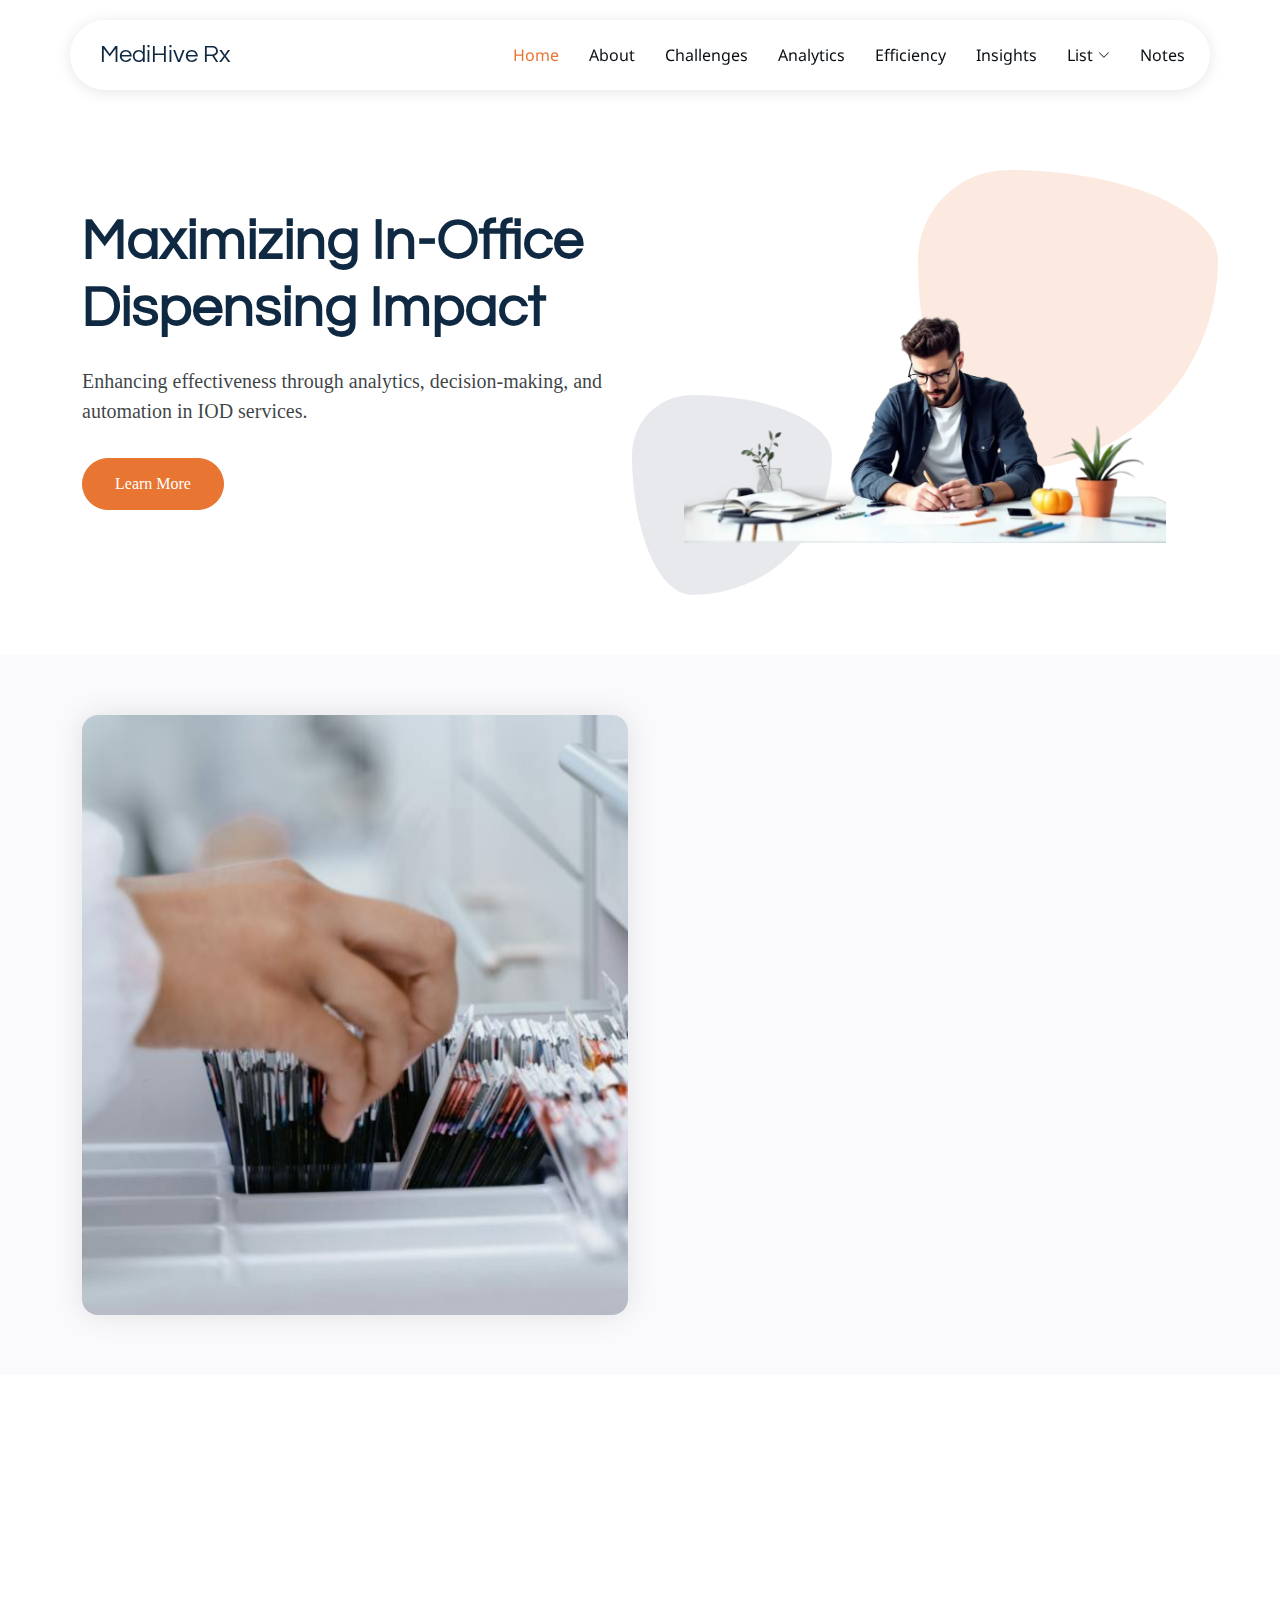
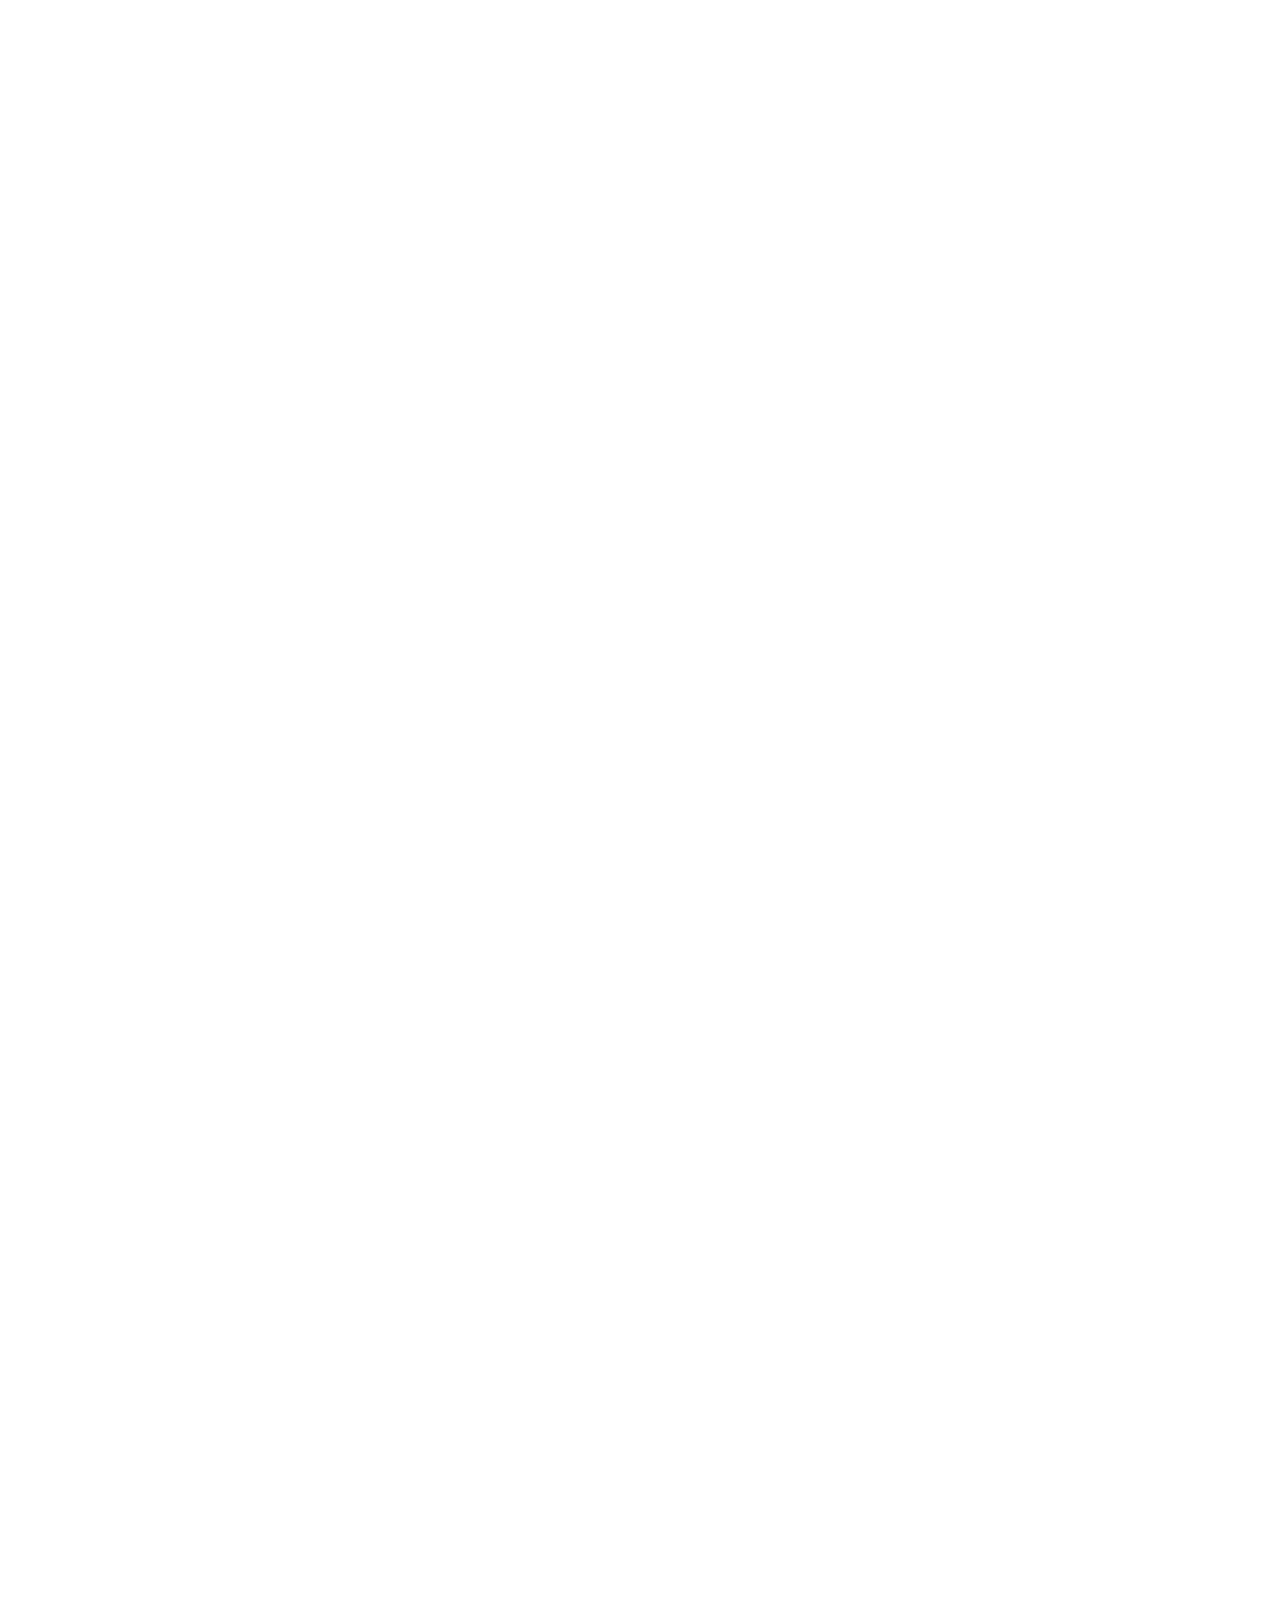
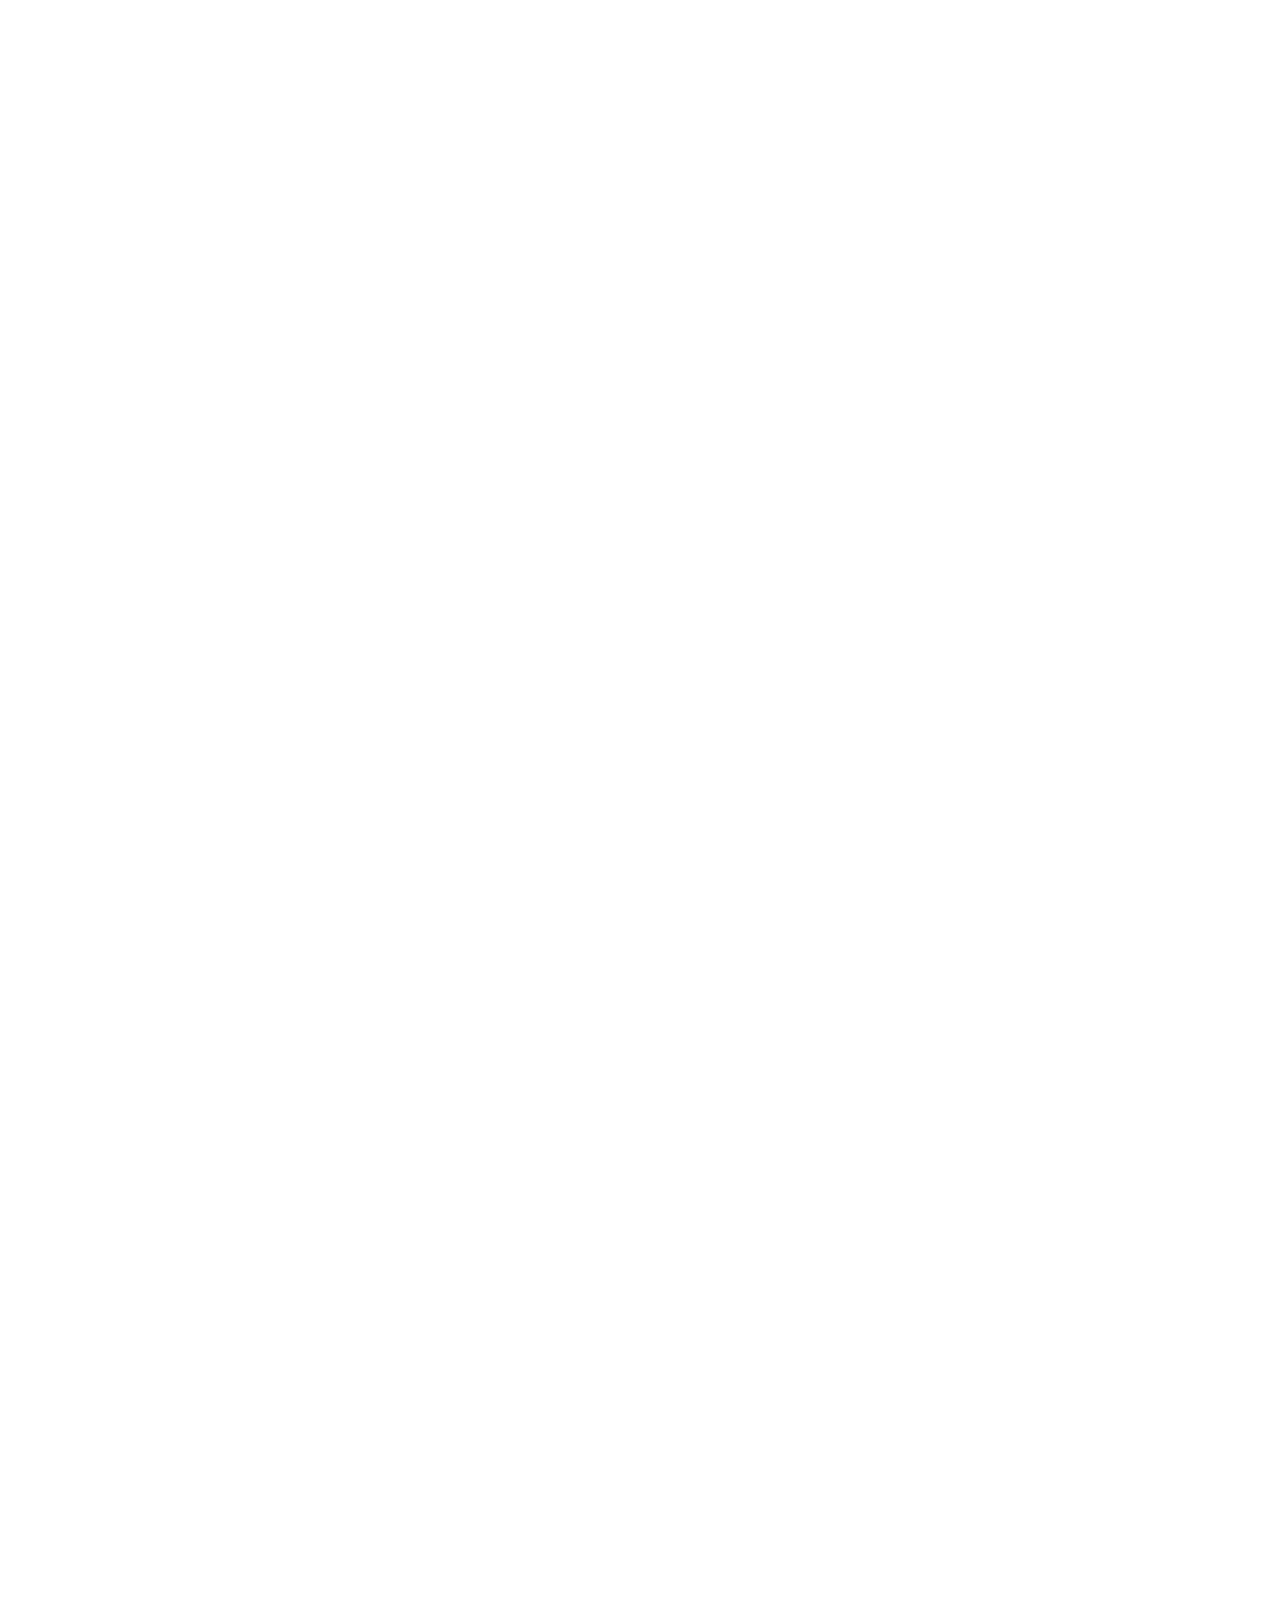
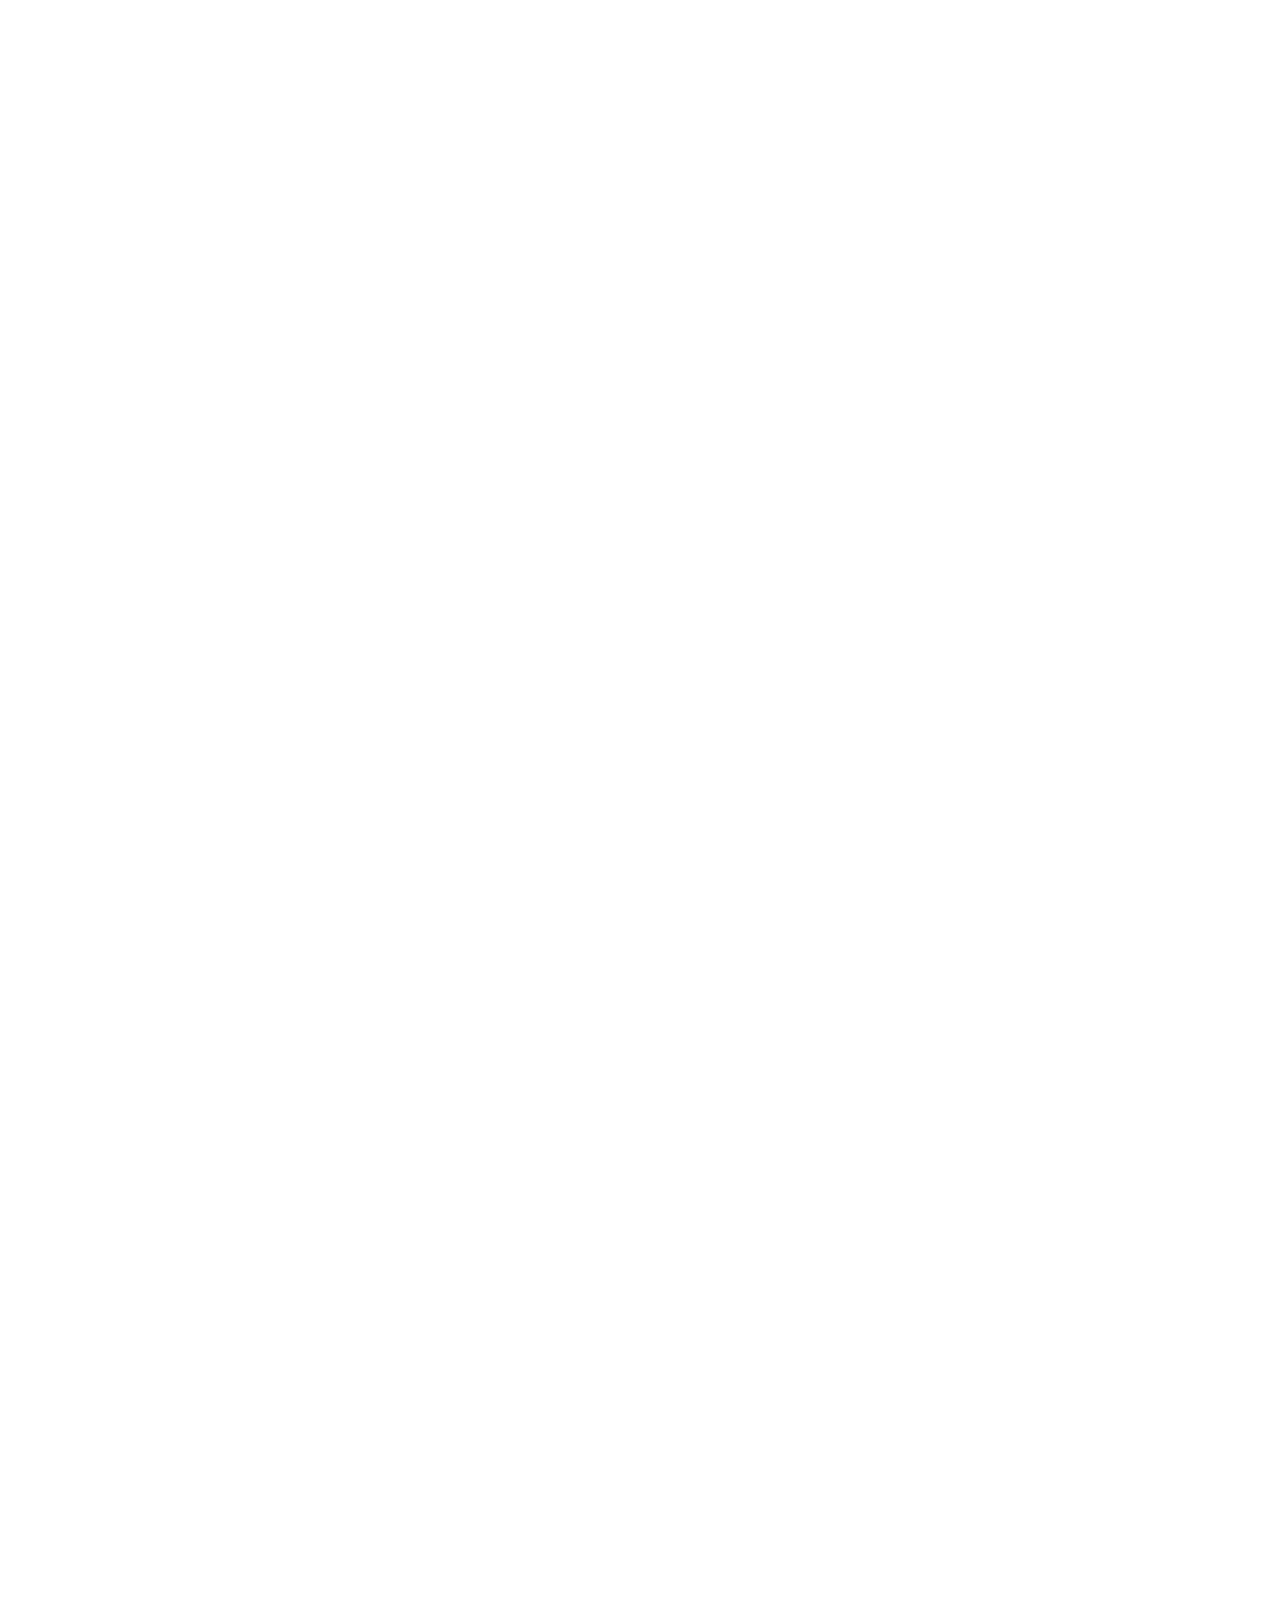
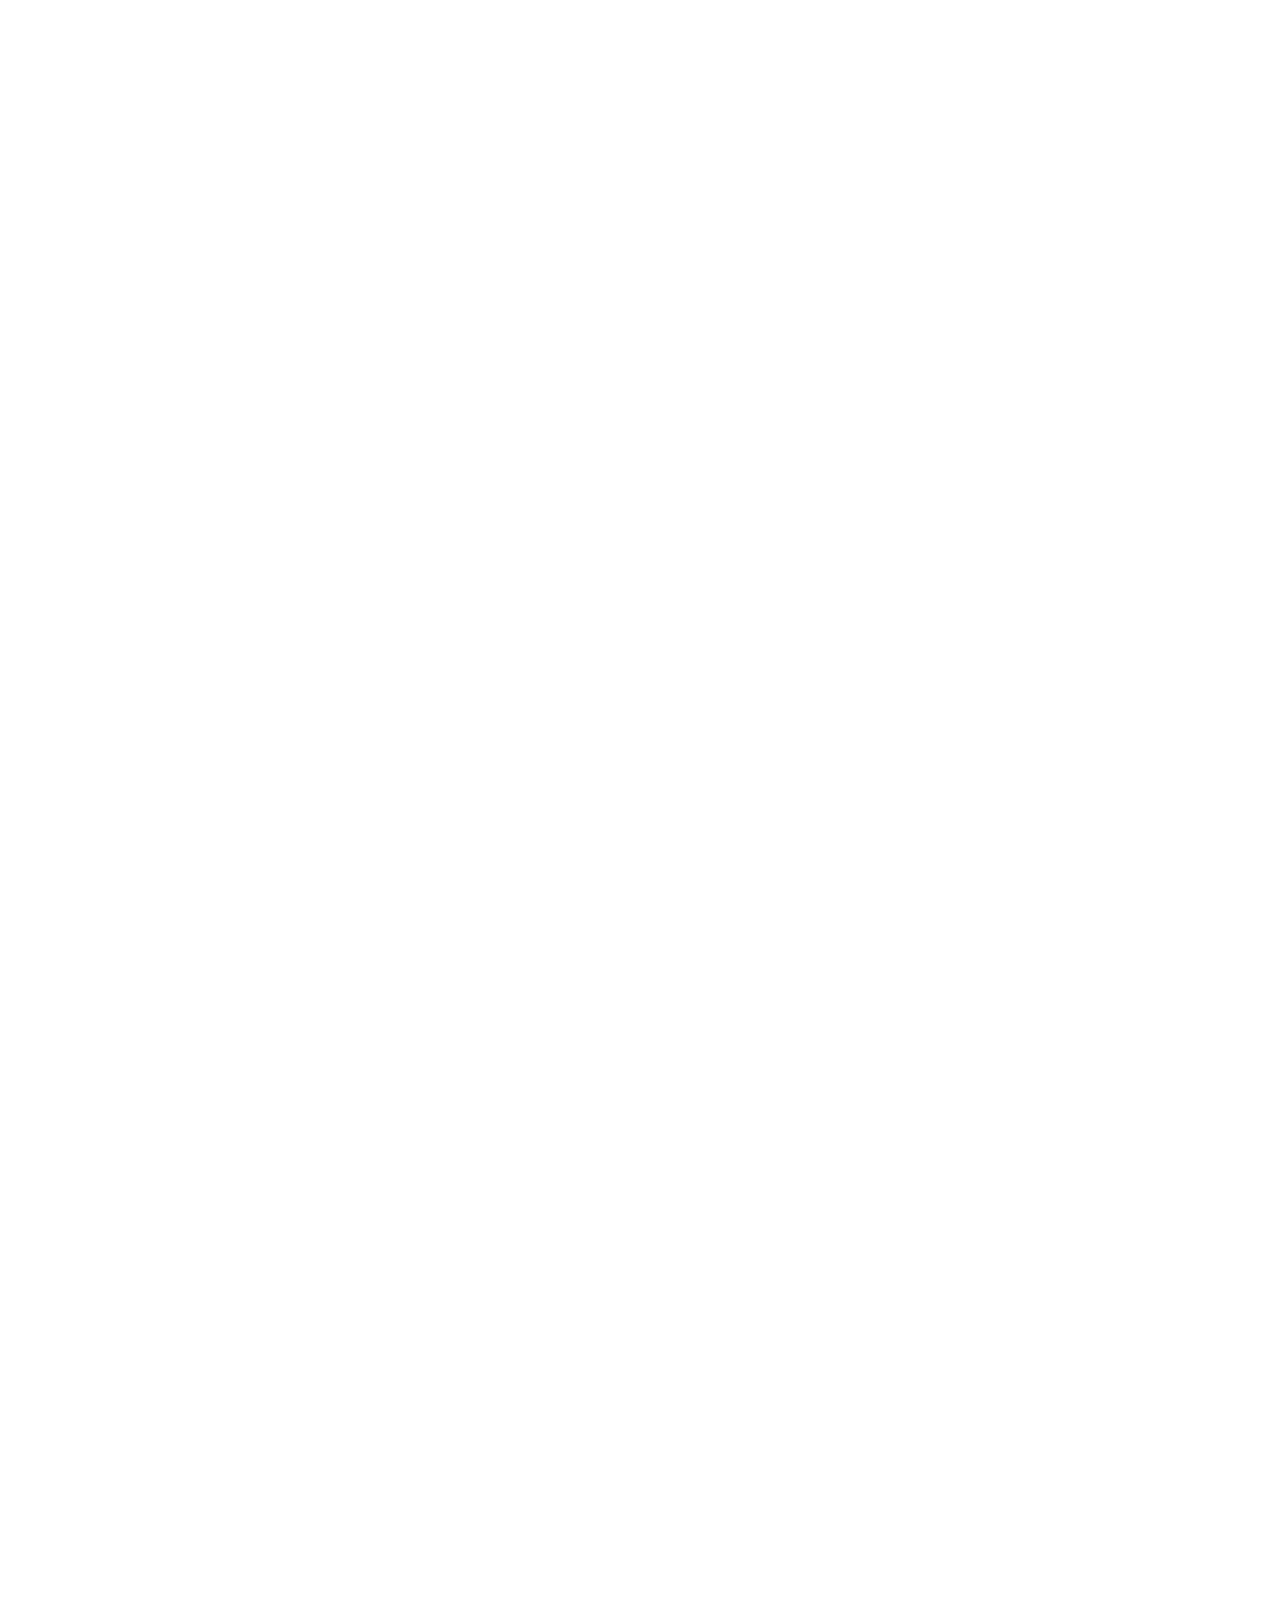
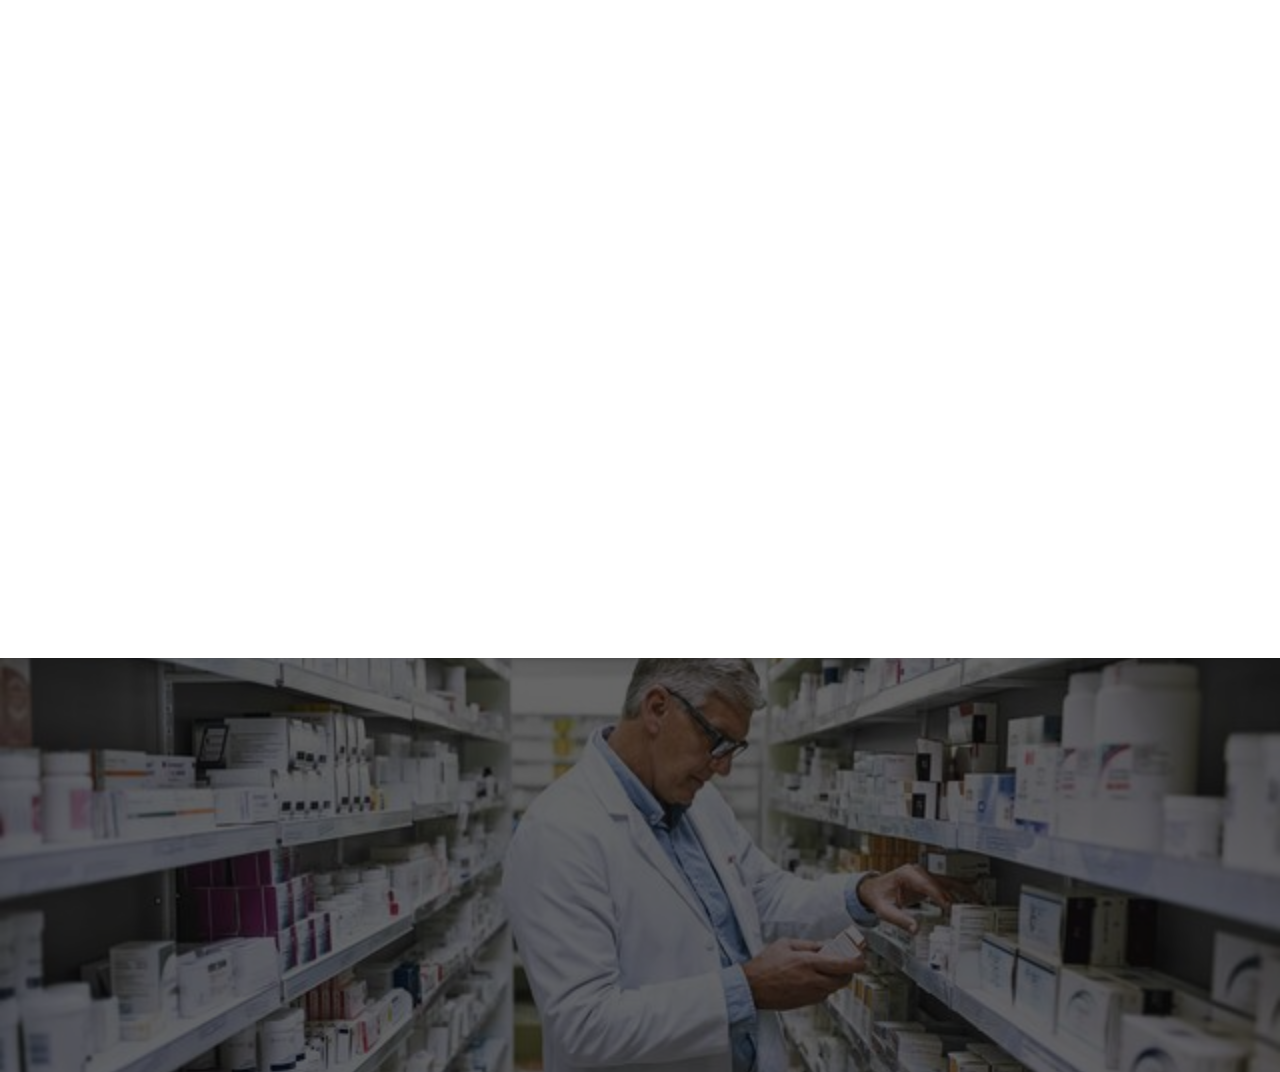
==== commit 701e359f: "rx" ====
--- a/index.html
+++ b/index.html
@@ -95,7 +95,7 @@
             <p class="lead">Enhancing effectiveness through analytics, decision-making, and automation in IOD
               services.</p>
             <div class="cta-buttons" data-aos="fade-up" data-aos-delay="300">
-              <a href="#portfolio" class="btn btn-primary">Learn More</a>
+              <a href="#resume" class="btn btn-primary">Learn More</a>
             </div>
             <!--
             <div class="hero-stats" data-aos="fade-up" data-aos-delay="400">
@@ -877,109 +877,59 @@
       }
     </style>
 
-    <!-- Final Notes Section -->
-    <section id="final-notes" class="final-notes section py-5">
-      <div class="container text-center" data-aos="fade-up">
-        <h2 class="fw-bold display-5 mb-3">Final Notes</h2>
-        <p class="lead text-secondary">Exploring the Impact of In-Office Dispensing</p>
-      </div>
-      
-      <div class="container" data-aos="fade-up" data-aos-delay="100">
-        <div class="row g-4">
-          
-          <div class="col-lg-6">
-            <div class="info-card d-flex flex-column align-items-start shadow-lg p-4 rounded bg-white text-wrap">
-              <div class="icon-circle bg-primary text-white mb-3">
-                <i class="bi bi-capsule-pill"></i>
-              </div>
-              <h3 class="info-title">Value of In-Office Dispensing</h3>
-              <p class="text-muted">Allowing healthcare providers to dispense medications directly in the office enhances patient convenience and adherence, leading to better health outcomes.</p>
-            </div>
-          </div>
-          
-          <div class="col-lg-6">
-            <div class="info-card d-flex flex-column align-items-start shadow-lg p-4 rounded bg-white text-wrap">
-              <div class="icon-circle bg-warning text-white mb-3">
-                <i class="bi bi-graph-up"></i>
-              </div>
-              <h3 class="info-title">Unique Analytics & Automation</h3>
-              <p class="text-muted">Analytics and automation tools optimize dispensing, ensuring accuracy, efficiency, and improved inventory management.</p>
-            </div>
-          </div>
-        </div>
-        
-        <div class="row g-4 mt-4">
-          <div class="col-lg-6">
-            <div class="info-card d-flex flex-column align-items-start shadow-lg p-4 rounded bg-white text-wrap">
-              <div class="icon-circle bg-success text-white mb-3">
-                <i class="bi bi-bar-chart-line"></i>
-              </div>
-              <h3 class="info-title">Real-World Success</h3>
-              <p class="text-muted">Case studies highlight improved patient satisfaction and revenue growth through effective IOD implementation.</p>
-            </div>
-          </div>
-          
-          <div class="col-lg-6">
-            <div class="info-card d-flex flex-column align-items-start shadow-lg p-4 rounded bg-white text-wrap">
-              <div class="icon-circle bg-danger text-white mb-3">
-                <i class="bi bi-megaphone"></i>
-              </div>
-              <h3 class="info-title">Call to Action</h3>
-              <p class="text-muted">Encouraging stakeholders to adopt IOD for enhanced patient care and operational efficiency.</p>
-            </div>
-          </div>
-        </div>
-      </div>
-    </section><!-- /Final Notes Section -->
-
-    <style>
-      .info-card {
-        background: #ffffff;
-        border-radius: 15px;
-        transition: transform 0.3s ease-in-out, box-shadow 0.3s ease-in-out;
-        padding: 25px;
-        min-height: 250px;
-        display: flex;
-        flex-direction: column;
-        justify-content: space-between;
-        overflow: hidden;
-        word-wrap: break-word;
-      }
-      .info-card:hover {
-        transform: translateY(-8px);
-        box-shadow: 0 10px 20px rgba(0, 0, 0, 0.15);
-      }
-      .icon-circle {
-        width: 50px;
-        height: 50px;
-        display: flex;
-        align-items: center;
-        justify-content: center;
-        border-radius: 50%;
-        font-size: 1.5rem;
-      }
-      .info-title {
-        font-weight: bold;
-        margin-bottom: 10px;
-        font-size: 1.4rem;
-      }
-      .text-muted {
-        color: #6c757d;
-        font-size: 1rem;
-      }
-      @media (max-width: 768px) {
-        .info-card {
-          min-height: auto;
-          padding: 20px;
-        }
-        .info-title {
-          font-size: 1.2rem;
-        }
-        .text-muted {
-          font-size: 0.9rem;
-        }
-      }
-    </style>
+     
+        <style>
+          .info-card {
+            background: #ffffff;
+            border-radius: 15px;
+            transition: transform 0.3s ease-in-out, box-shadow 0.3s ease-in-out;
+            padding: 25px;
+            min-height: 250px;
+            display: flex;
+            flex-direction: column;
+            justify-content: space-between;
+            overflow: hidden;
+            word-wrap: break-word;
+          }
+          .info-card:hover {
+            transform: translateY(-8px);
+            box-shadow: 0 10px 20px rgba(0, 0, 0, 0.15);
+          }
+          .icon-circle {
+            width: 50px;
+            height: 50px;
+            display: flex;
+            align-items: center;
+            justify-content: center;
+            border-radius: 50%;
+            font-size: 1.5rem;
+          }
+          .info-title {
+            font-weight: bold;
+            margin-bottom: 10px;
+            font-size: 1.4rem;
+          }
+          .text-muted {
+            color: #6c757d;
+            font-size: 1rem;
+          }
+          @media (max-width: 480px) {
+            .info-card {
+              min-height: auto;
+              padding: 15px;
+              width: 100%;
+              word-wrap: break-word;
+              font-size: 0.9rem;
+            }
+            .info-title {
+              font-size: 1.1rem;
+            }
+            .text-muted {
+              font-size: 0.85rem;
+            }
+          }
+        </style>
+    
 
        <!-- Call to Action Section -->
        <section id="call-to-action" class="call-to-action section position-relative text-white">
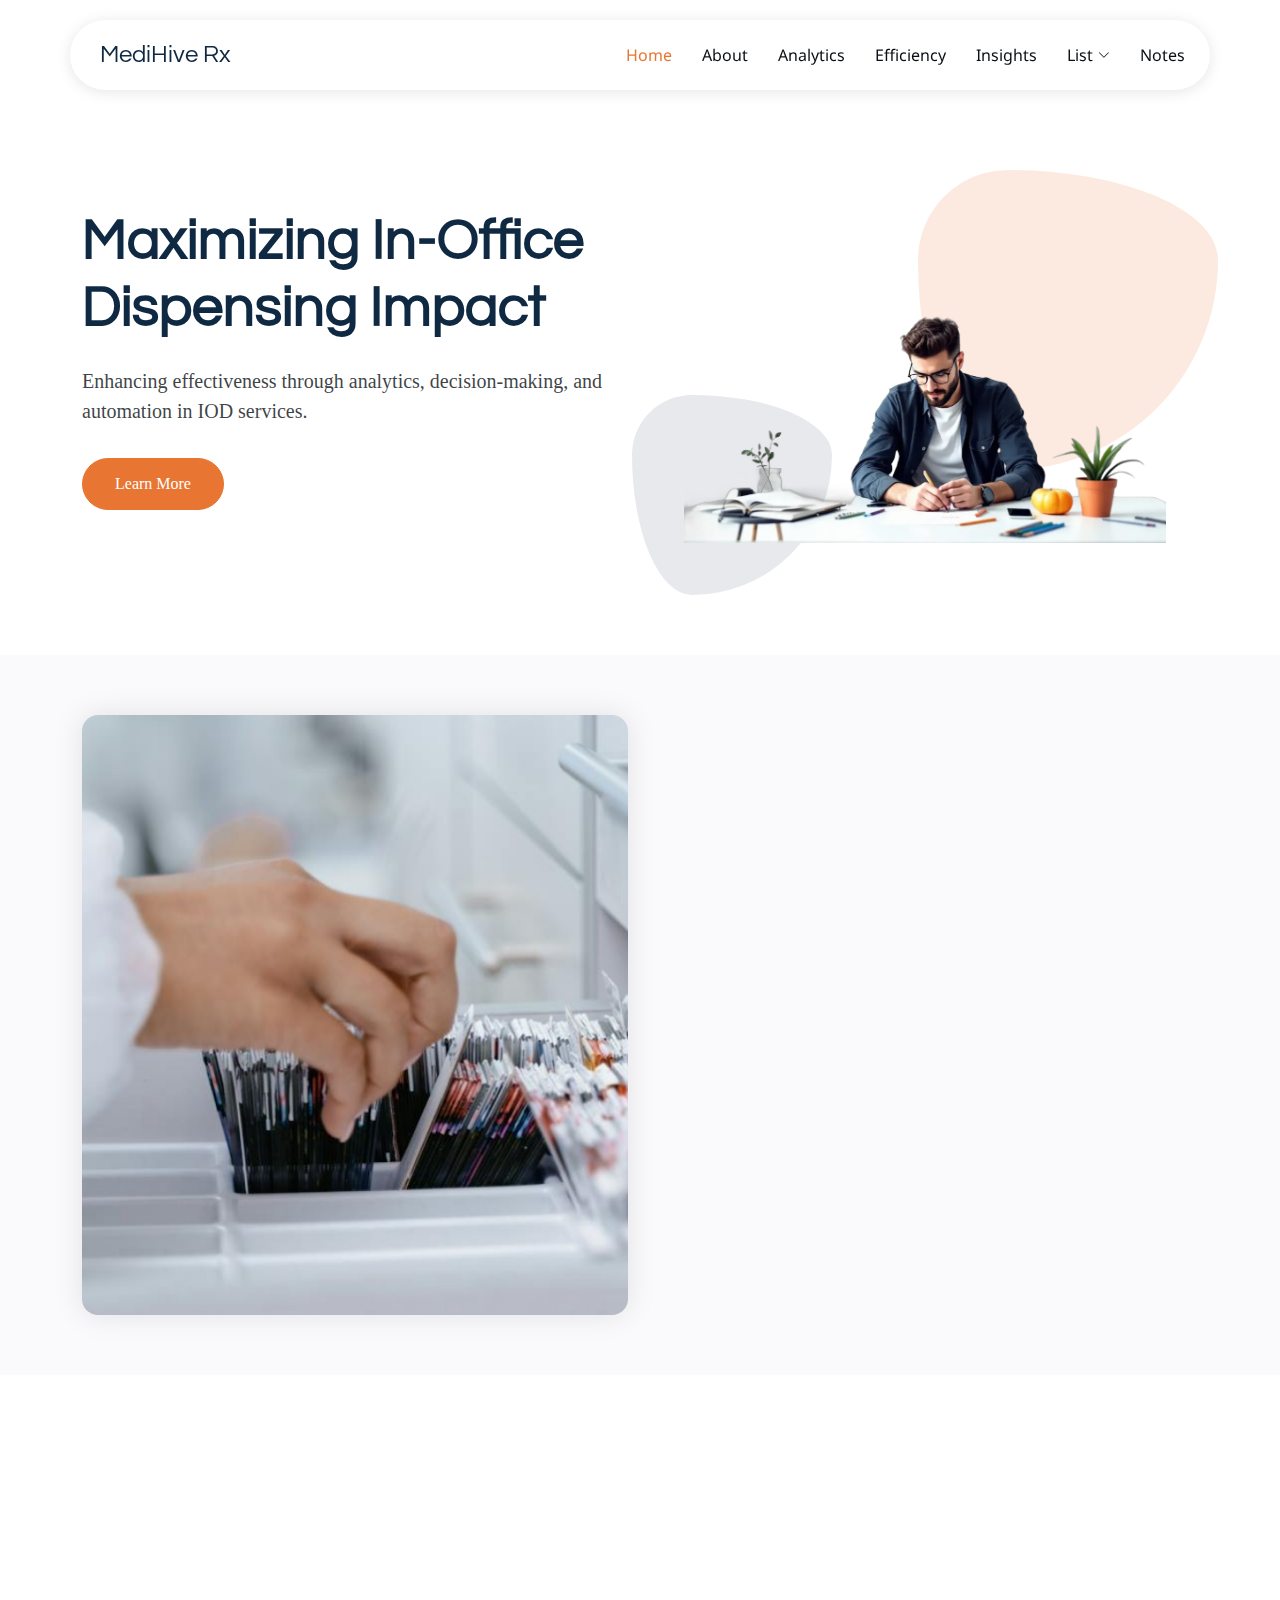
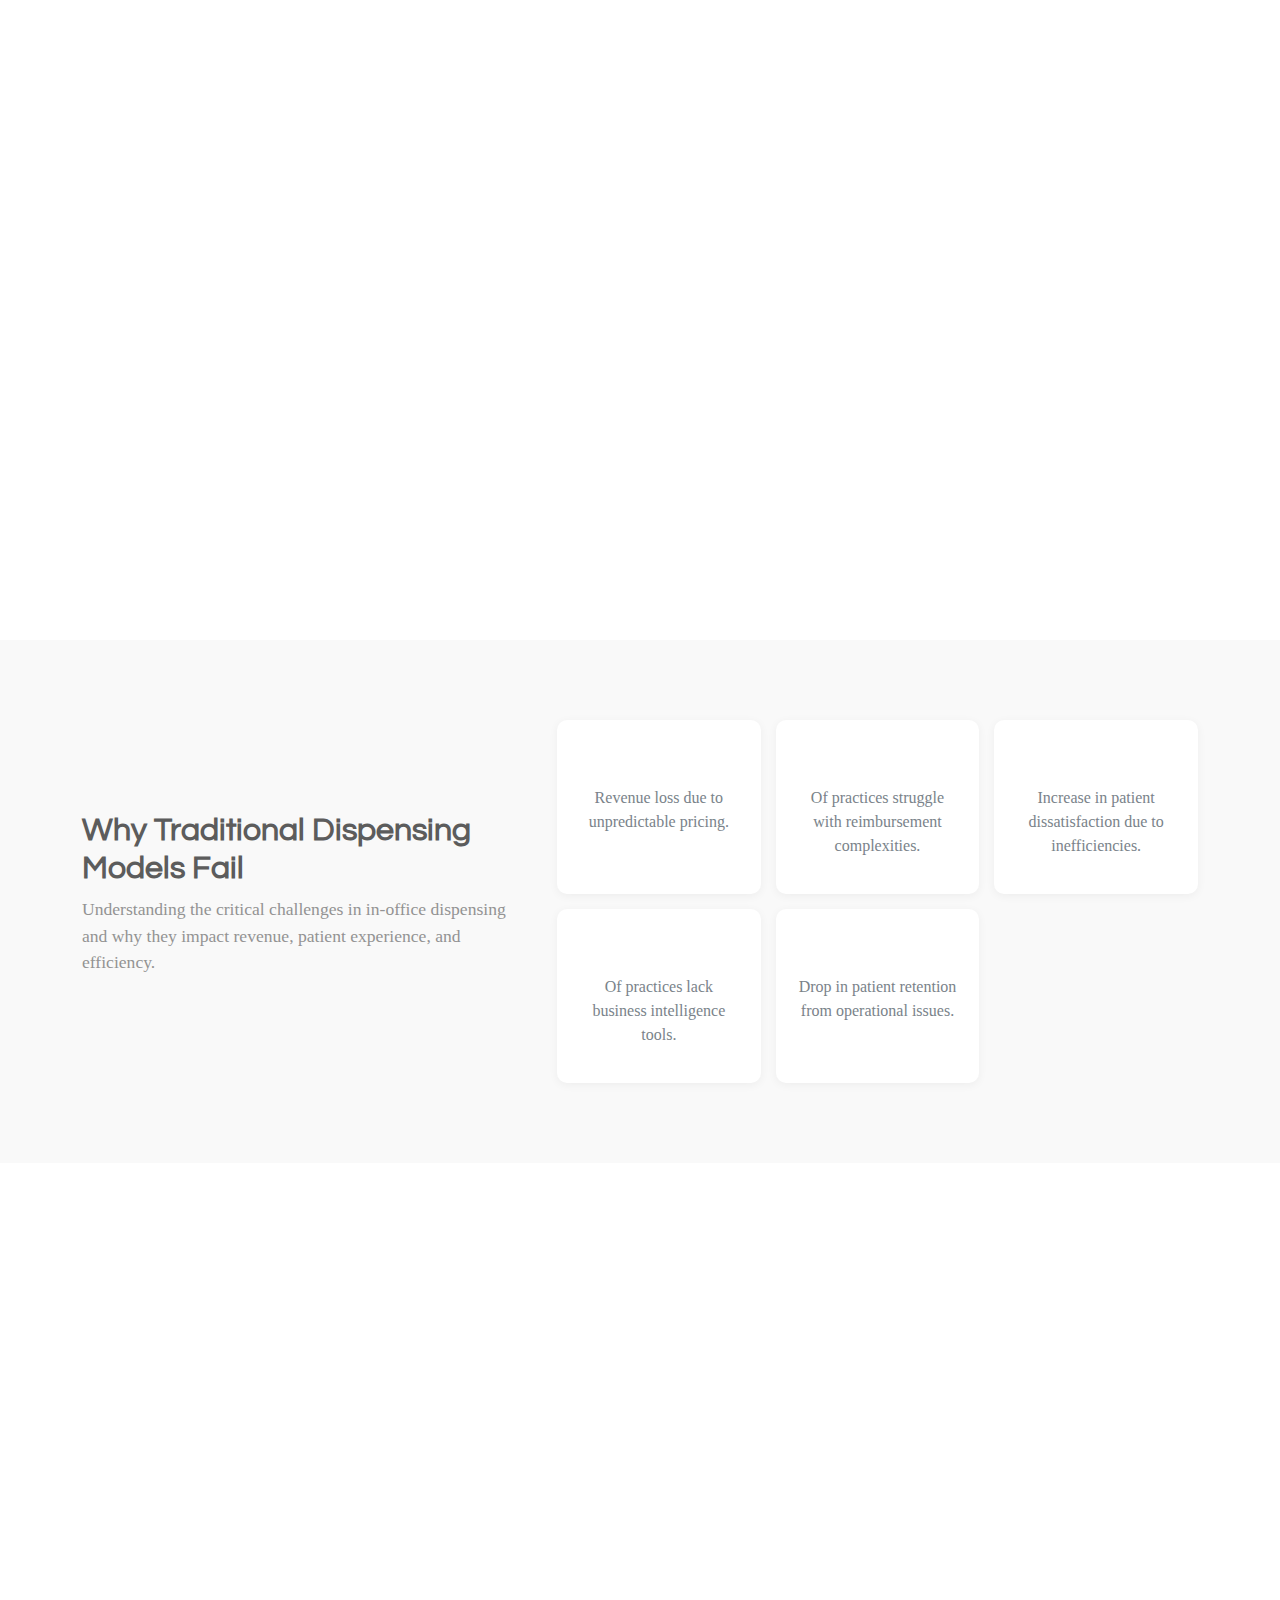
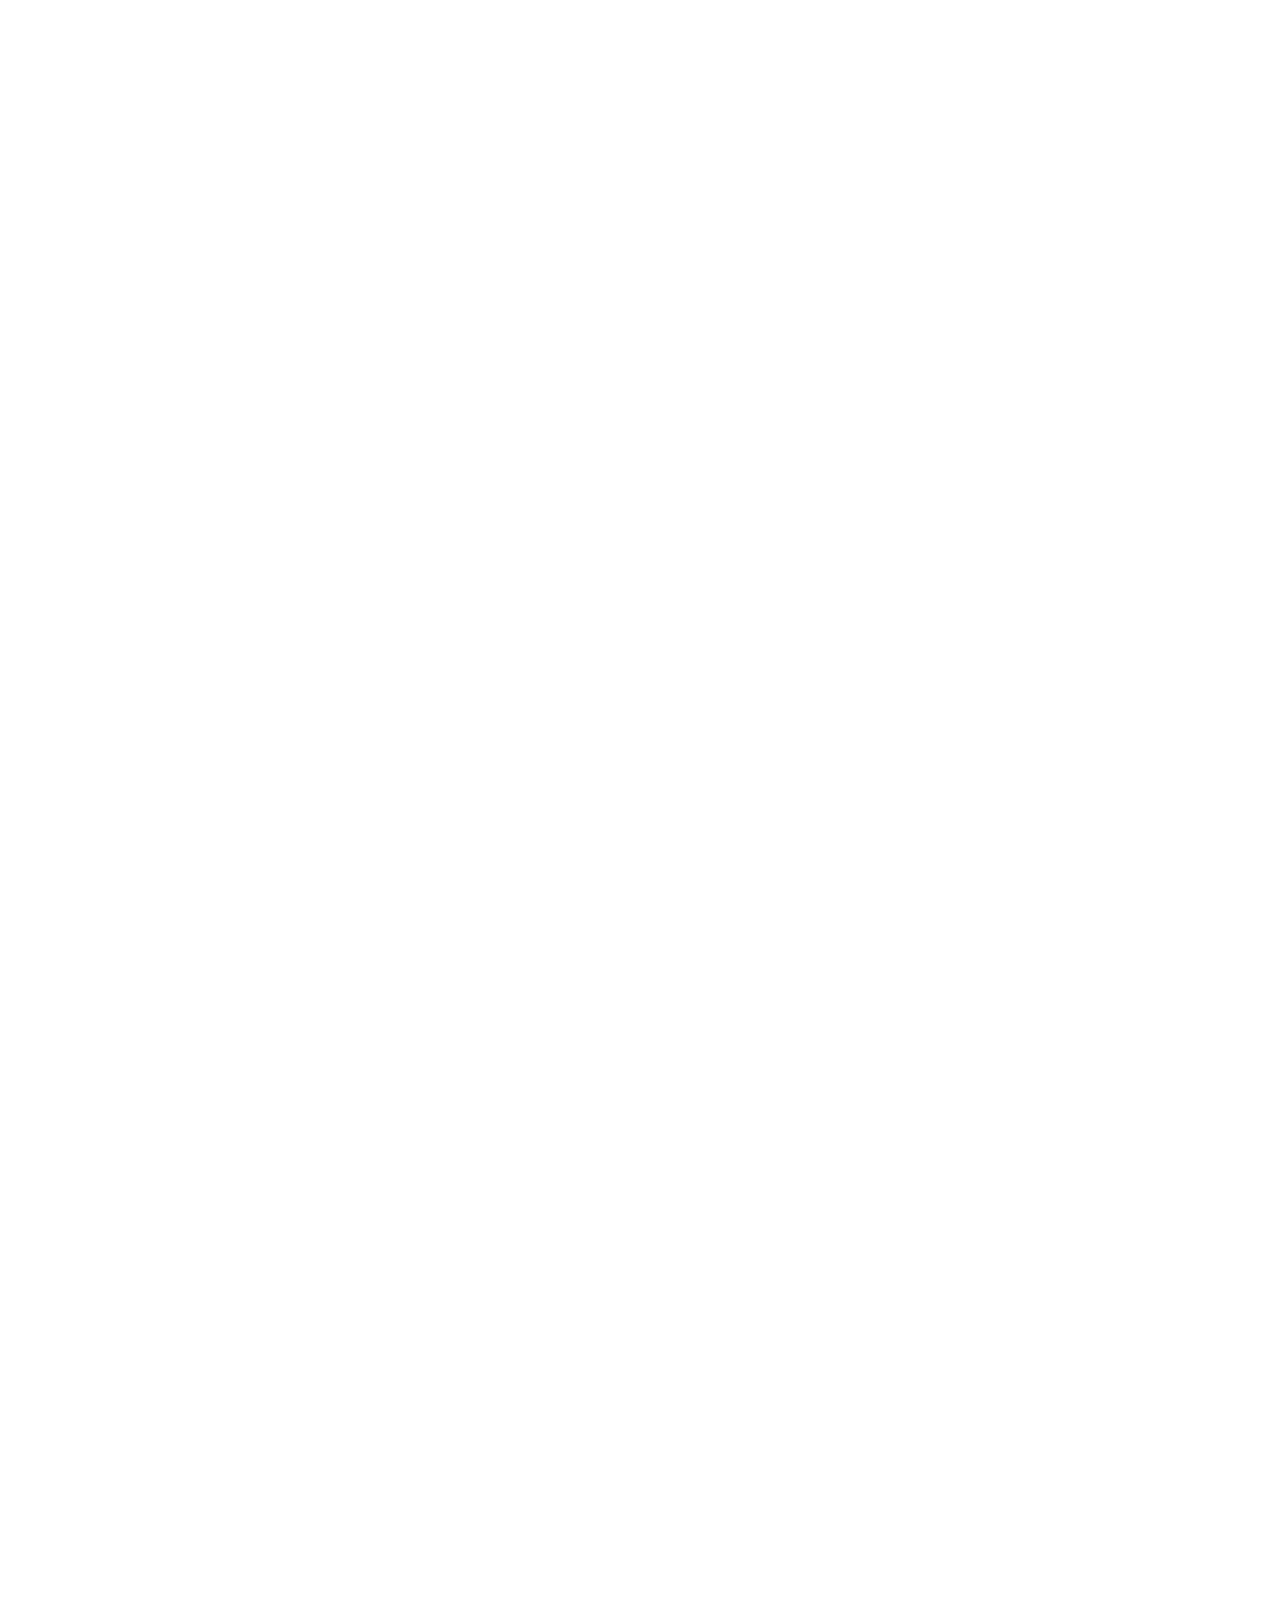
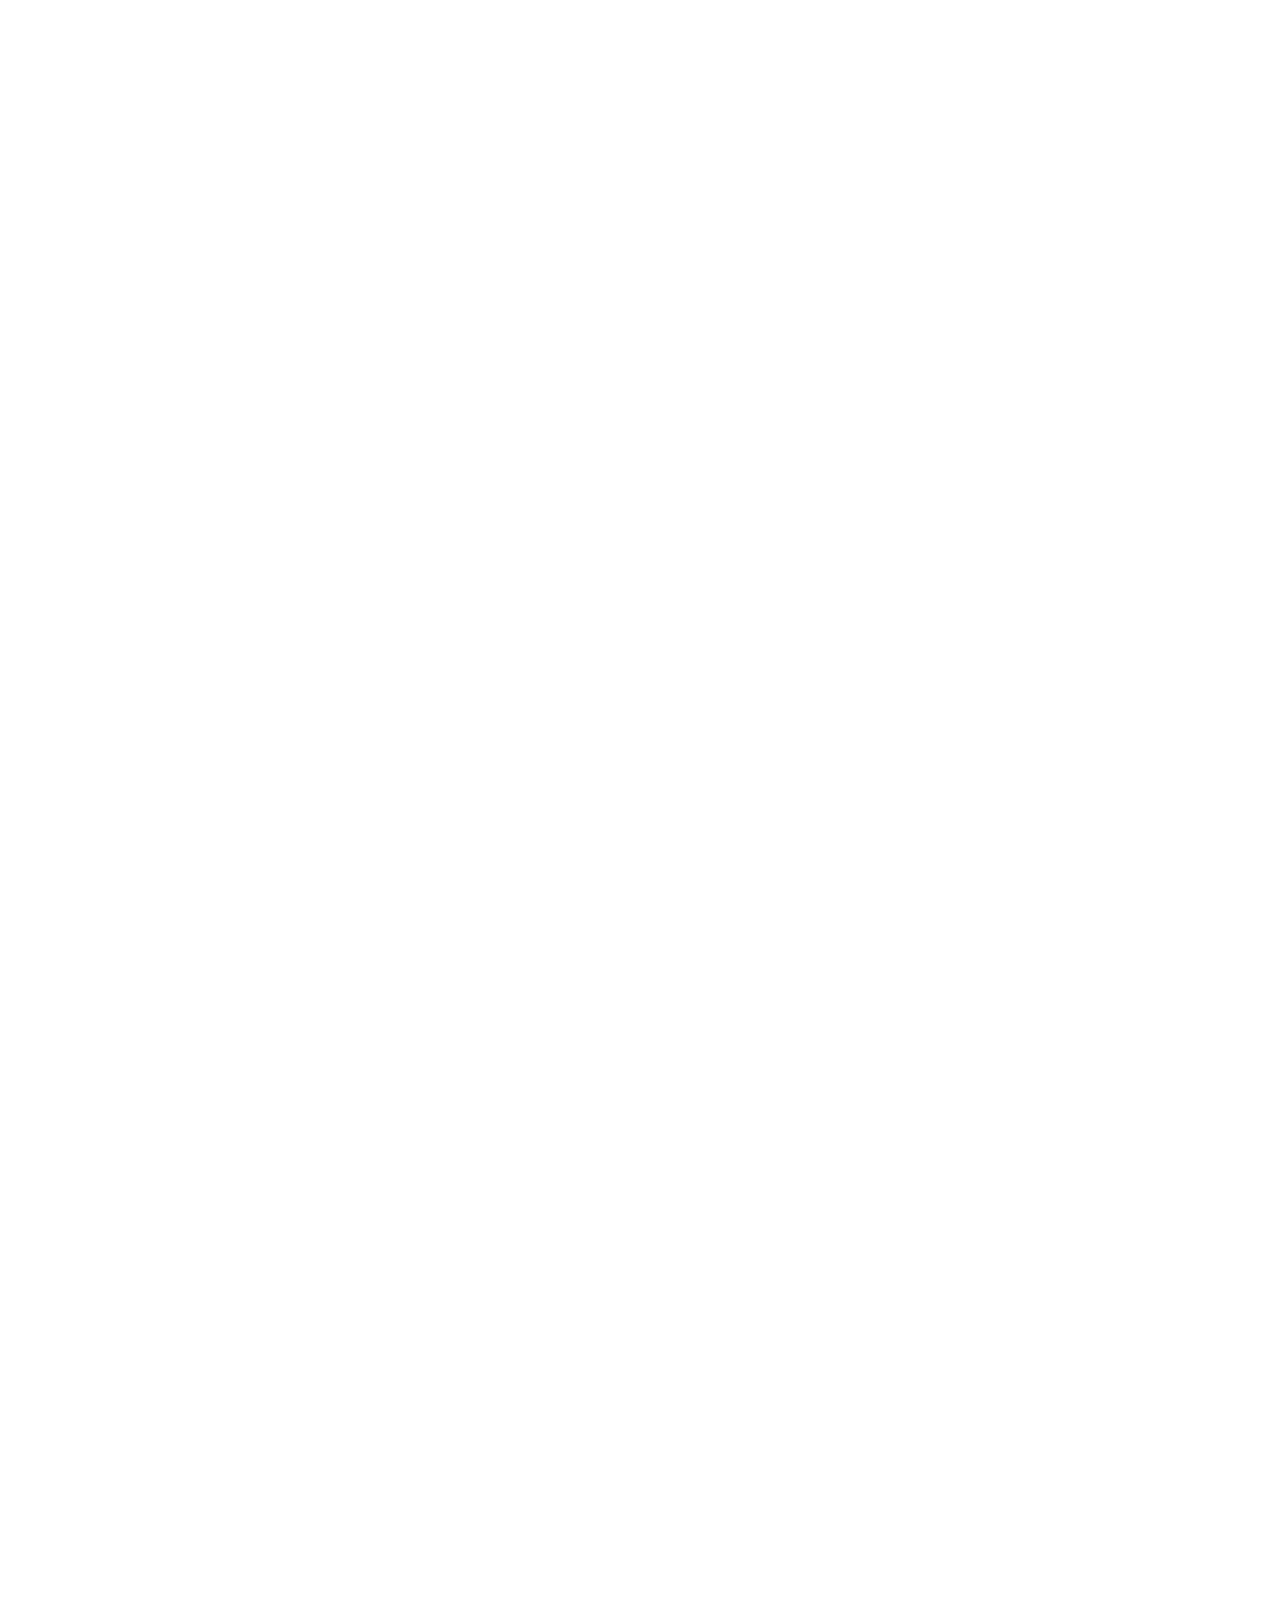
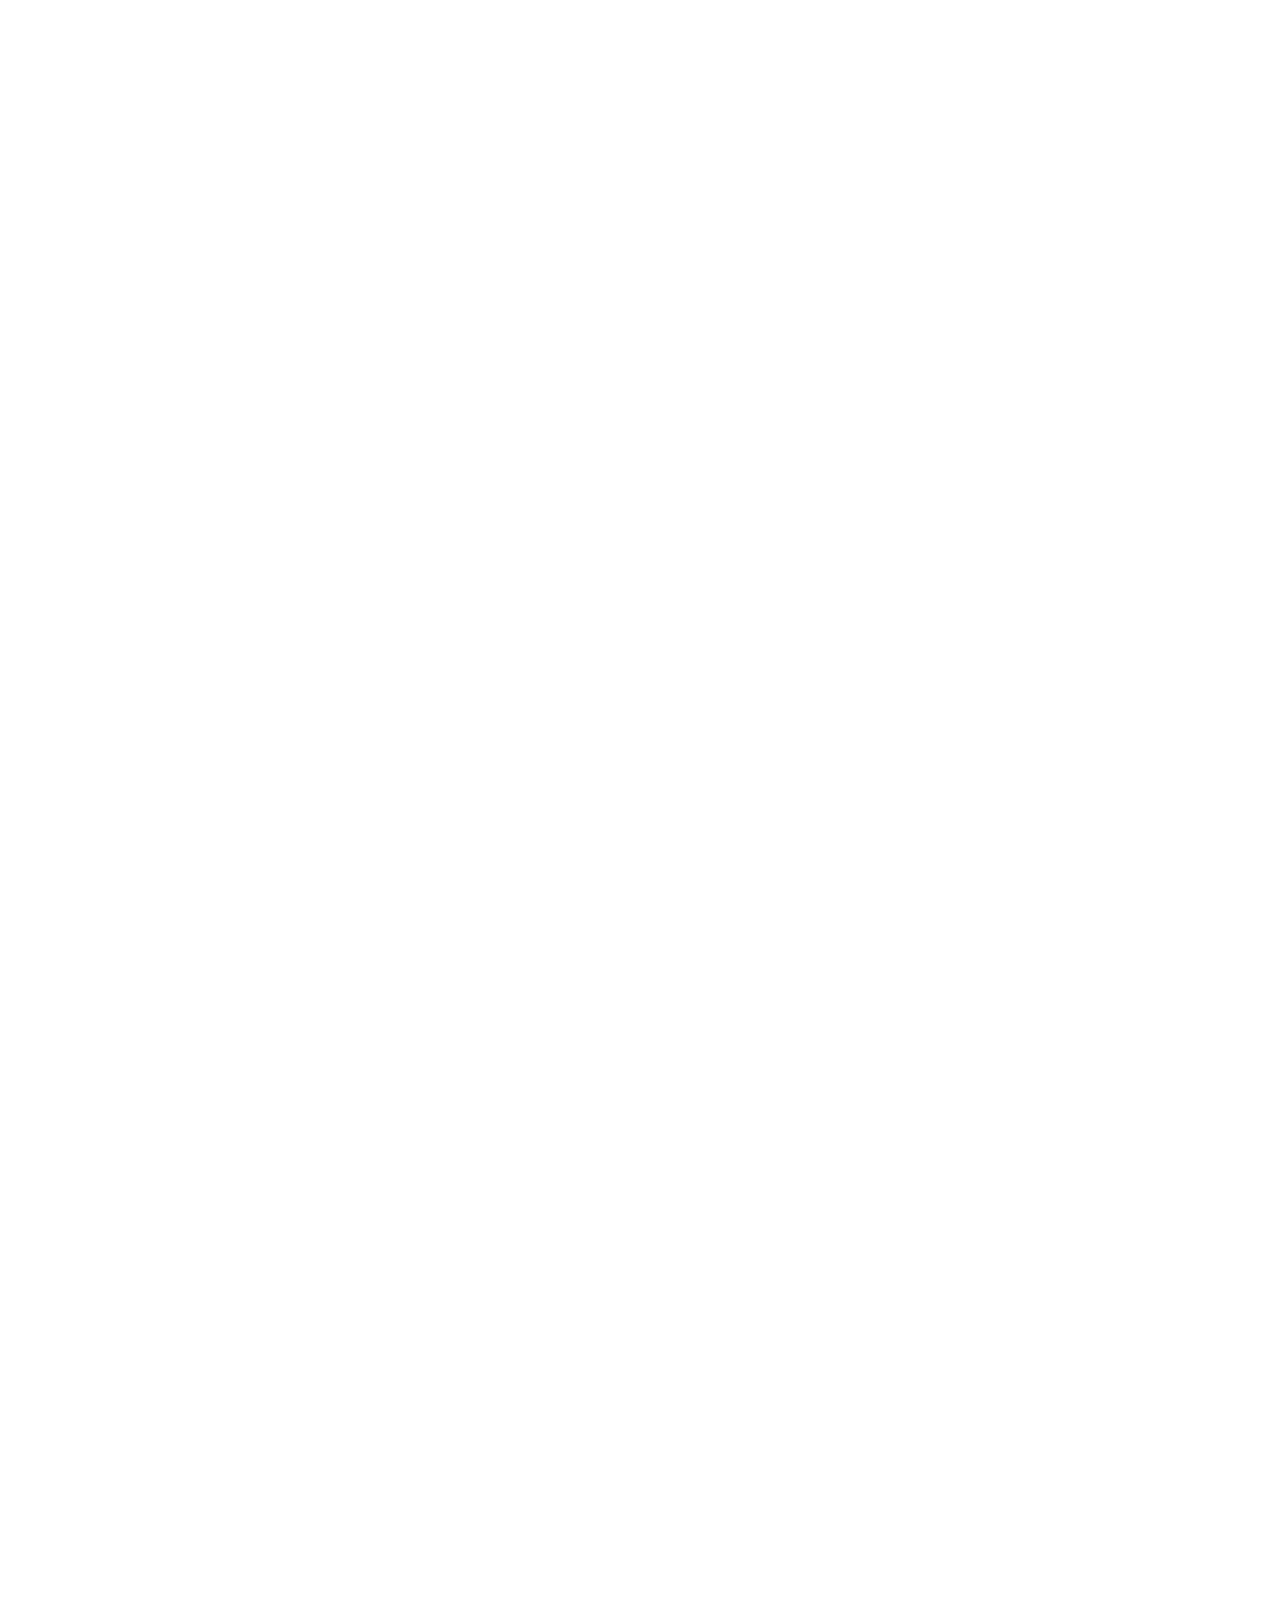
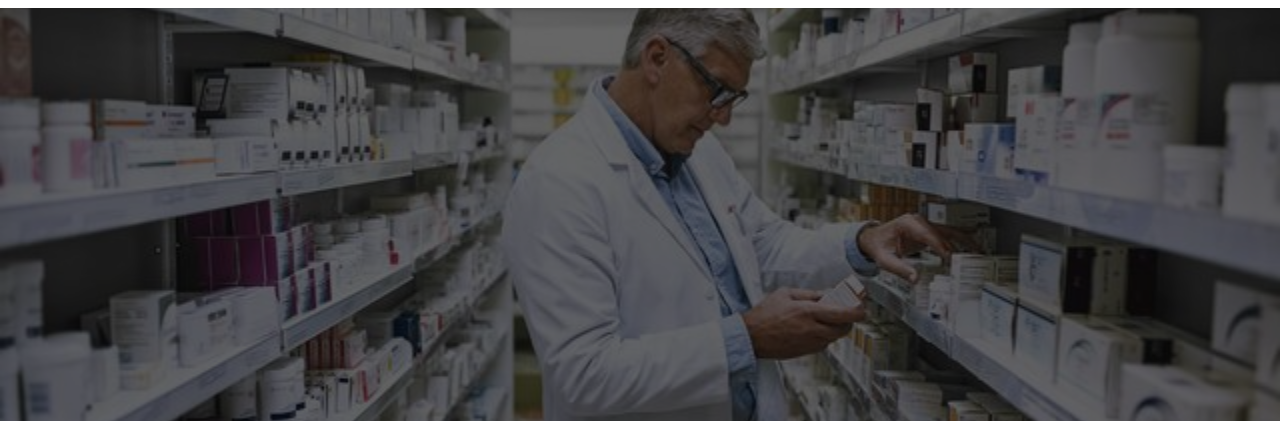
==== commit ff2627bf: "rx" ====
--- a/index.html
+++ b/index.html
@@ -48,7 +48,6 @@
         <ul>
           <li><a href="#hero" class="active">Home</a></li>
           <li><a href="#resume">About</a></li>
-          <li><a href="#Challenges">Challenges</a></li>
           <li><a href="#automation-analytics">Analytics</a></li>
 
           <li><a href="#effortless-dispensing">Efficiency</a></li>
@@ -162,78 +161,77 @@
 
     </section><!-- /About Section -->
 
-    
-        <!-- features Section -->
-        <section id="resume" class="resume section">
-
-          <!-- Section Title -->
-          <div class="container section-title" data-aos="fade-up">
-            <h2>Revolutionizing In-Office Dispensing</h2>
-            <div class="title-shape">
-              <svg viewBox="0 0 200 20" xmlns="http://www.w3.org/2000/svg">
-                <path d="M 0,10 C 40,0 60,20 100,10 C 140,0 160,20 200,10" fill="none" stroke="currentColor" stroke-width="2"></path>
-              </svg>
-            </div>  <p class="lead">Presentation Outline with Emphasis on 
-              Analytics and Dynamic Decision-Making</p>
-          </div><!-- End Section Title -->
-    
-          <div class="container" data-aos="fade-up" data-aos-delay="100">
-    
-            <div class="row">
-              <div class="col-12">
-                <div class="resume-wrapper">
-                  <div class="resume-block" data-aos="fade-up">
-                    <!--
-                    <h2>Revolutionizing In-Office Dispensing</h2>
-                    <p class="lead">Presentation Outline with Emphasis on 
-                      Analytics and Dynamic Decision-Making</p>
-                    -->
-                    <div class="timeline">
-                      <div class="timeline-item" data-aos="fade-up" data-aos-delay="200">
-                        <div class="timeline-left">
-                          <h4 class="company">Introduction to In-Office Dispensing</h4>
-                        </div>
-                        <div class="timeline-dot"></div>
-                        <div class="timeline-right">
-                          <p class="description">An overview of In-Office Dispensing (IOD), its purpose, and how it fits into modern healthcare practices. Discussing the evolution of dispensing methods and the growing trend of IOD in various medical settings.</p>
-                        </div>
-                      </div>
-    
-                      <div class="timeline-item" data-aos="fade-up" data-aos-delay="300">
-                        <div class="timeline-left">
-                          <h4 class="company">Benefits of IOD</h4>
-                        </div>
-                        <div class="timeline-dot"></div>
-                        <div class="timeline-right">
-                          <p class="description">Key advantages of implementing IOD systems, including improved patient satisfaction, increased efficiency, and enhanced medication adherence. Featuring statistics and case studies demonstrating the positive impact of IOD.</p>
-                        </div>
-                      </div>
-    
-                      <div class="timeline-item" data-aos="fade-up" data-aos-delay="400">
-                        <div class="timeline-left">
-                          <h4 class="company">Role of Automation</h4>
-                        </div>
-                        <div class="timeline-dot"></div>
-                        <div class="timeline-right">
-                          <p class="description">Exploring how automated dispensing systems streamline workflows, reduce human error, and improve overall patient experience.</p>
-                        </div>
-                      </div>
-    
-                      <div class="timeline-item" data-aos="fade-up" data-aos-delay="500">
-                        <div class="timeline-left">
-                          <h4 class="company">Importance of Analytics</h4>
-                        </div>
-                        <div class="timeline-dot"></div>
-                        <div class="timeline-right">
-                          <p class="description">How analytics optimize IOD services, covering data collection, analysis, and actionable insights to enhance service delivery.</p>
-                        </div>
-                      </div>
-    
-                      <div class="timeline-item" data-aos="fade-up" data-aos-delay="600">
-                        <div class="timeline-left">
-                          <h4 class="company">Dynamic Decision-Making Strategies</h4>
-                        </div>
-                        <div class="timeline-dot"></div>
+    <!-- features Section -->
+    <section id="resume" class="resume section">
+
+      <!-- Section Title -->
+      <div class="container section-title" data-aos="fade-up">
+        <h2>Revolutionizing In-Office Dispensing</h2>
+        <div class="title-shape">
+          <svg viewBox="0 0 200 20" xmlns="http://www.w3.org/2000/svg">
+            <path d="M 0,10 C 40,0 60,20 100,10 C 140,0 160,20 200,10" fill="none" stroke="currentColor" stroke-width="2"></path>
+          </svg>
+        </div>  <p class="lead">Presentation Outline with Emphasis on 
+          Analytics and Dynamic Decision-Making</p>
+      </div><!-- End Section Title -->
+
+      <div class="container" data-aos="fade-up" data-aos-delay="100">
+
+        <div class="row">
+          <div class="col-12">
+            <div class="resume-wrapper">
+              <div class="resume-block" data-aos="fade-up">
+                <!--
+                <h2>Revolutionizing In-Office Dispensing</h2>
+                <p class="lead">Presentation Outline with Emphasis on 
+                  Analytics and Dynamic Decision-Making</p>
+                -->
+                <div class="timeline">
+                  <div class="timeline-item" data-aos="fade-up" data-aos-delay="200">
+                    <div class="timeline-left">
+                      <h4 class="company">Introduction to In-Office Dispensing</h4>
+                    </div>
+                    <div class="timeline-dot"></div>
+                    <div class="timeline-right">
+                      <p class="description">An overview of In-Office Dispensing (IOD), its purpose, and how it fits into modern healthcare practices. Discussing the evolution of dispensing methods and the growing trend of IOD in various medical settings.</p>
+                    </div>
+                  </div>
+
+                  <div class="timeline-item" data-aos="fade-up" data-aos-delay="300">
+                    <div class="timeline-left">
+                      <h4 class="company">Benefits of IOD</h4>
+                    </div>
+                    <div class="timeline-dot"></div>
+                    <div class="timeline-right">
+                      <p class="description">Key advantages of implementing IOD systems, including improved patient satisfaction, increased efficiency, and enhanced medication adherence. Featuring statistics and case studies demonstrating the positive impact of IOD.</p>
+                    </div>
+                  </div>
+
+                  <div class="timeline-item" data-aos="fade-up" data-aos-delay="400">
+                    <div class="timeline-left">
+                      <h4 class="company">Role of Automation</h4>
+                    </div>
+                    <div class="timeline-dot"></div>
+                    <div class="timeline-right">
+                      <p class="description">Exploring how automated dispensing systems streamline workflows, reduce human error, and improve overall patient experience.</p>
+                    </div>
+                  </div>
+
+                  <div class="timeline-item" data-aos="fade-up" data-aos-delay="500">
+                    <div class="timeline-left">
+                      <h4 class="company">Importance of Analytics</h4>
+                    </div>
+                    <div class="timeline-dot"></div>
+                    <div class="timeline-right">
+                      <p class="description">How analytics optimize IOD services, covering data collection, analysis, and actionable insights to enhance service delivery.</p>
+                    </div>
+                  </div>
+
+                  <div class="timeline-item" data-aos="fade-up" data-aos-delay="600">
+                    <div class="timeline-left">
+                      <h4 class="company">Dynamic Decision-Making Strategies</h4>
+                    </div>
+                    <div class="timeline-dot"></div>
                         <div class="timeline-right">
                           <p class="description">Examining strategies for real-time data-driven decision-making, improving inventory management, and enhancing patient care.</p>
                         </div>
@@ -257,72 +255,135 @@
           </div>
     
         </section><!-- /Resume Section -->
-    
-   
-        <!-- Services Section -->
-        <section id="Challenges" class="services section">
-
-          <!-- Section Title -->
-          <div class="container section-title" data-aos="fade-up">
-            <h2>Why Traditional Dispensing Models Fail
-            </h2>
-            <div class="title-shape">
-              <svg viewBox="0 0 200 20" xmlns="http://www.w3.org/2000/svg">
-                <path d="M 0,10 C 40,0 60,20 100,10 C 140,0 160,20 200,10" fill="none" stroke="currentColor" stroke-width="2"></path>
-              </svg>
-            </div>
-            <p>Exploring Major Pain Points in In-Office Dispensing
-            </p>
-          </div><!-- End Section Title -->
-    
-          <div class="container" data-aos="fade-up" data-aos-delay="100">
-            <div class="row g-4">
-    
-              <div class="col-md-6" data-aos="fade-up" data-aos-delay="200">
-                <div class="service-item">
-                  <i class="bi bi-cash-coin icon"></i>
-                  <h2>30% Revenue Loss</h2>
-                  <p>Practices experience an average of 30% revenue loss due to unpredictable drug pricing, highlighting the need for adaptive pricing strategies.</p>
-                </div>
-              </div><!-- End Service Item -->
-    
-              <div class="col-md-6" data-aos="fade-up" data-aos-delay="300">
-                <div class="service-item">
-                  <i class="bi bi-percent icon"></i>
-                  <h2>40% of Practices</h2>
-                  <p>Reimbursement complexities affect profitability. 40% of healthcare practices struggle to navigate the differences between Part B and Part D reimbursements.</p>
-                </div>
-              </div><!-- End Service Item -->
-    
-              <div class="col-md-6" data-aos="fade-up" data-aos-delay="400">
-                <div class="service-item">
-                  <i class="bi bi-emoji-frown icon"></i>
-                  <h2>25% Increase in Patient Dissatisfaction</h2>
-                  <p>Operational inefficiencies lead to poor patient experiences. Manual workflows contribute significantly to dissatisfaction.</p>
-                </div>
-              </div><!-- End Service Item -->
-    
-              <div class="col-md-6" data-aos="fade-up" data-aos-delay="500">
-                <div class="service-item">
-                  <i class="bi bi-bar-chart icon"></i>
-                  <h2>50% Lack of Business Intelligence Tools</h2>
-                  <p>Limited insights hinder strategic planning. Half of healthcare practices do not utilize business intelligence tools, missing opportunities for cost reduction and better patient care.</p>
-                </div>
-              </div><!-- End Service Item -->
-    
-              <div class="col-md-6" data-aos="fade-up" data-aos-delay="600">
-                <div class="service-item">
-                  <i class="bi bi-people icon"></i>
-                  <h2>15% Drop in Patient Retention</h2>
-                  <p>Operational inefficiencies directly impact retention. Practices linked to this drop indicate the need for improved service delivery.</p>
-                </div>
-              </div><!-- End Service Item -->
-    
-            </div>
-          </div>
-    
-        </section><!-- /Services Section -->
-    
+
+<section id="Challenges" class="challenges-section">
+  <div class="container">
+    <div class="row align-items-center">
+      
+      <!-- Left Side: Title & Description -->
+      <div class="col-lg-5">
+        <div class="challenges-text">
+          <h2>Why Traditional Dispensing Models Fail</h2>
+          <p>Understanding the critical challenges in in-office dispensing and why they impact revenue, patient experience, and efficiency.</p>
+        </div>
+      </div>
+
+      <!-- Right Side: Stats Boxes -->
+      <div class="col-lg-7">
+        <div class="challenges-stats">
+          <div class="stat-item">
+            <h3 class="hidden-number">30%</h3>
+            <p>Revenue loss due to unpredictable pricing.</p>
+          </div>
+          <div class="stat-item">
+            <h3 class="hidden-number">40%</h3>
+            <p>Of practices struggle with reimbursement complexities.</p>
+          </div>
+          <div class="stat-item">
+            <h3 class="hidden-number">25%</h3>
+            <p>Increase in patient dissatisfaction due to inefficiencies.</p>
+          </div>
+          <div class="stat-item">
+            <h3 class="hidden-number">50%</h3>
+            <p>Of practices lack business intelligence tools.</p>
+          </div>
+          <div class="stat-item">
+            <h3 class="hidden-number">15%</h3>
+            <p>Drop in patient retention from operational issues.</p>
+          </div>
+        </div>
+      </div>
+
+    </div>
+  </div>
+</section>
+
+<style>/* Section Styling */
+  .challenges-section {
+      background-color: #f9f9f9;
+      padding: 80px 0;
+  }
+  
+  /* Left Side: Title & Text */
+  .challenges-text h2 {
+      font-size: 2rem;
+      color: #5c5c5c;
+      font-weight: 600;
+  }
+  
+  .challenges-text p {
+      color: #7a7a7a;
+      font-size: 1.1rem;
+      opacity: 0.8;
+  }
+  
+  /* Right Side: Stats Grid */
+  .challenges-stats {
+      display: grid;
+      grid-template-columns: repeat(auto-fit, minmax(200px, 1fr));
+      gap: 15px;
+  }
+  
+  /* Each Stat Item */
+  .stat-item {
+      background: white;
+      border-radius: 10px;
+      padding: 20px;
+      text-align: center;
+      box-shadow: 0px 2px 10px rgba(0, 0, 0, 0.05);
+      transition: all 0.3s ease-in-out;
+      position: relative;
+  }
+  
+  /* Initially Hide Percentage Number */
+  .hidden-number {
+      font-size: 2rem;
+      color: #343a40;
+      font-weight: 700;
+      opacity: 0;
+      transition: opacity 0.3s ease-in-out, transform 0.3s ease-in-out;
+      transform: translateY(10px);
+  }
+  
+  /* Stats Description */
+  .stat-item p {
+      color: #6c757d;
+      font-size: 1rem;
+      opacity: 0.9;
+  }
+  
+  /* Hover Effect: Show Number */
+  .stat-item:hover .hidden-number {
+      opacity: 1;
+      transform: translateY(0);
+  }
+  
+  /* Hover Effect: Slight Elevation */
+  .stat-item:hover {
+      transform: translateY(-5px);
+      box-shadow: 0px 5px 15px rgba(0, 0, 0, 0.08);
+  }
+  
+  /* Fade-in Animation */
+  .challenges-section {
+      animation: fadeIn 1.5s ease-in-out;
+  }
+  
+  @keyframes fadeIn {
+      from { opacity: 0; }
+      to { opacity: 1; }
+  }
+  
+  /* Responsive Adjustments */
+  @media (max-width: 768px) {
+      .challenges-stats {
+          grid-template-columns: repeat(2, 1fr);
+      }
+  }
+  </style>
+
+
+
 
     <!-- Automation & Analytics Section --
     <section id="automation-analytics" class="automation-analytics section">
